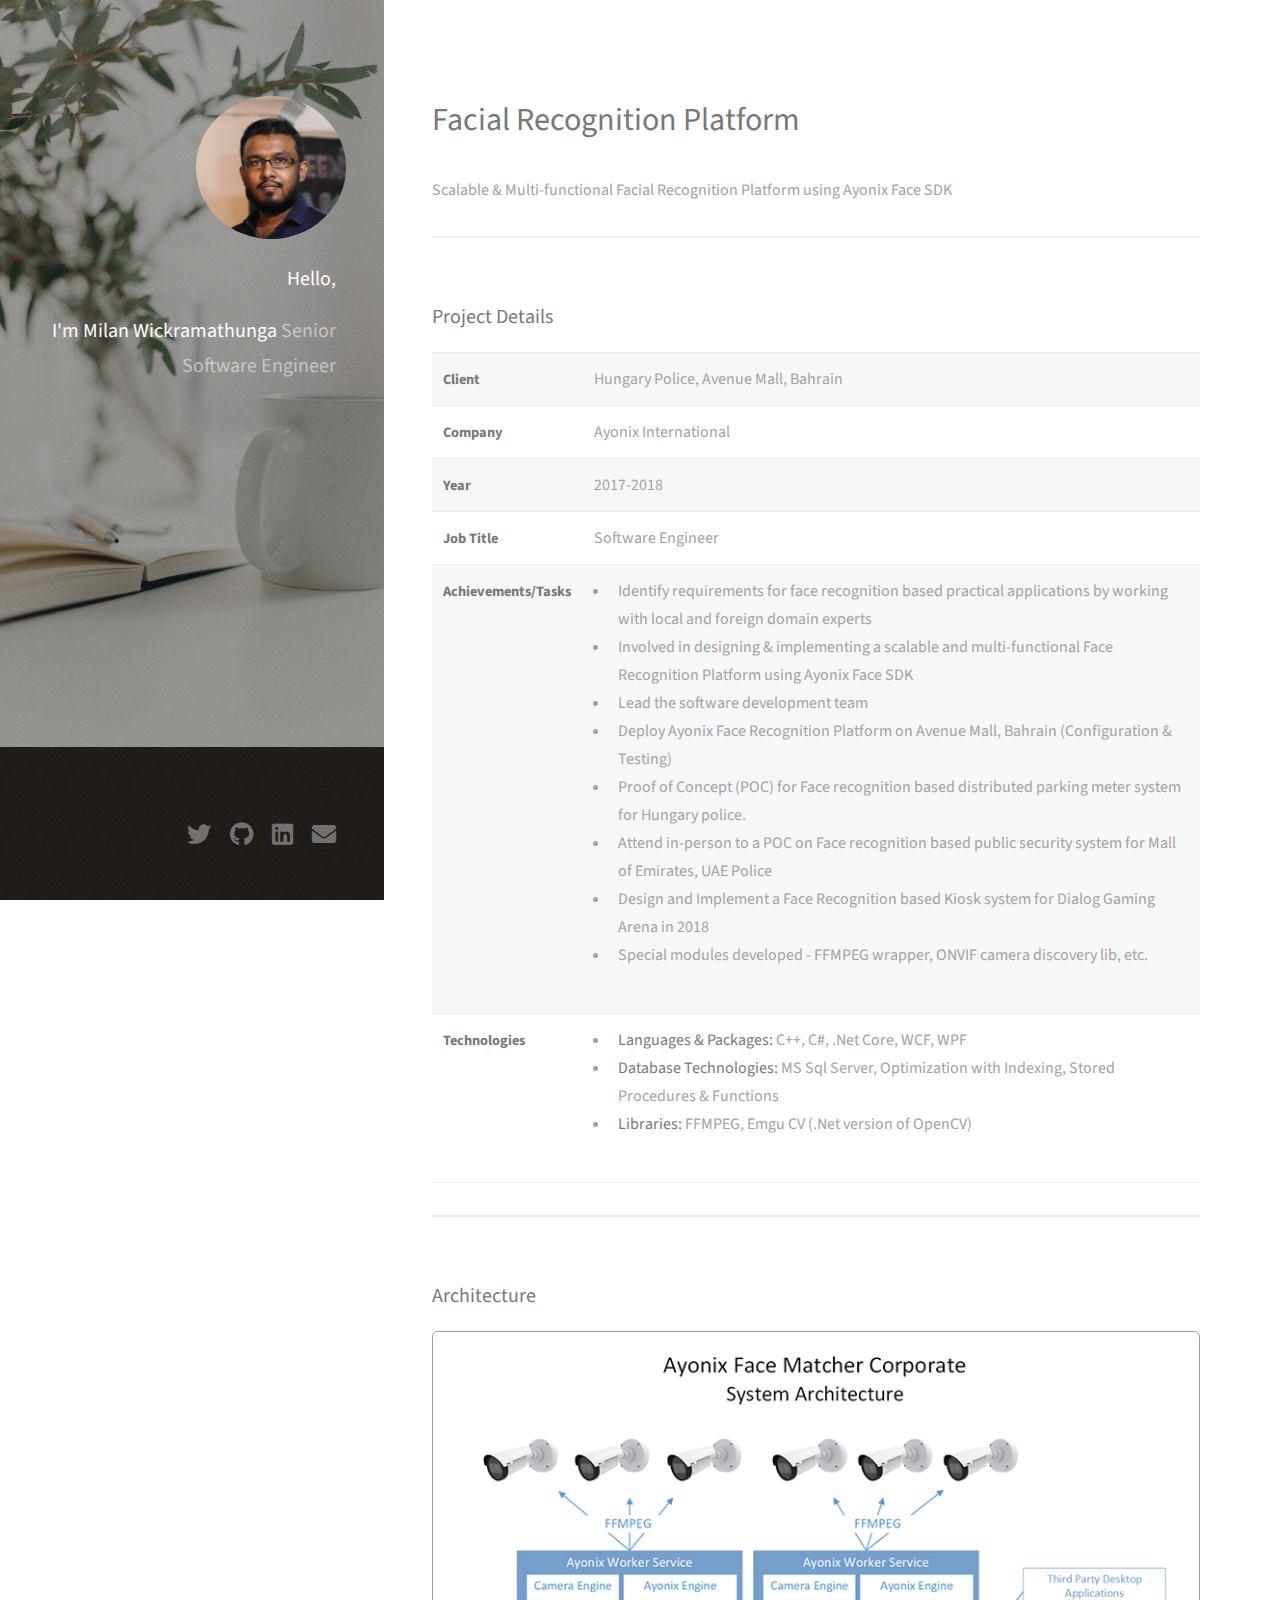
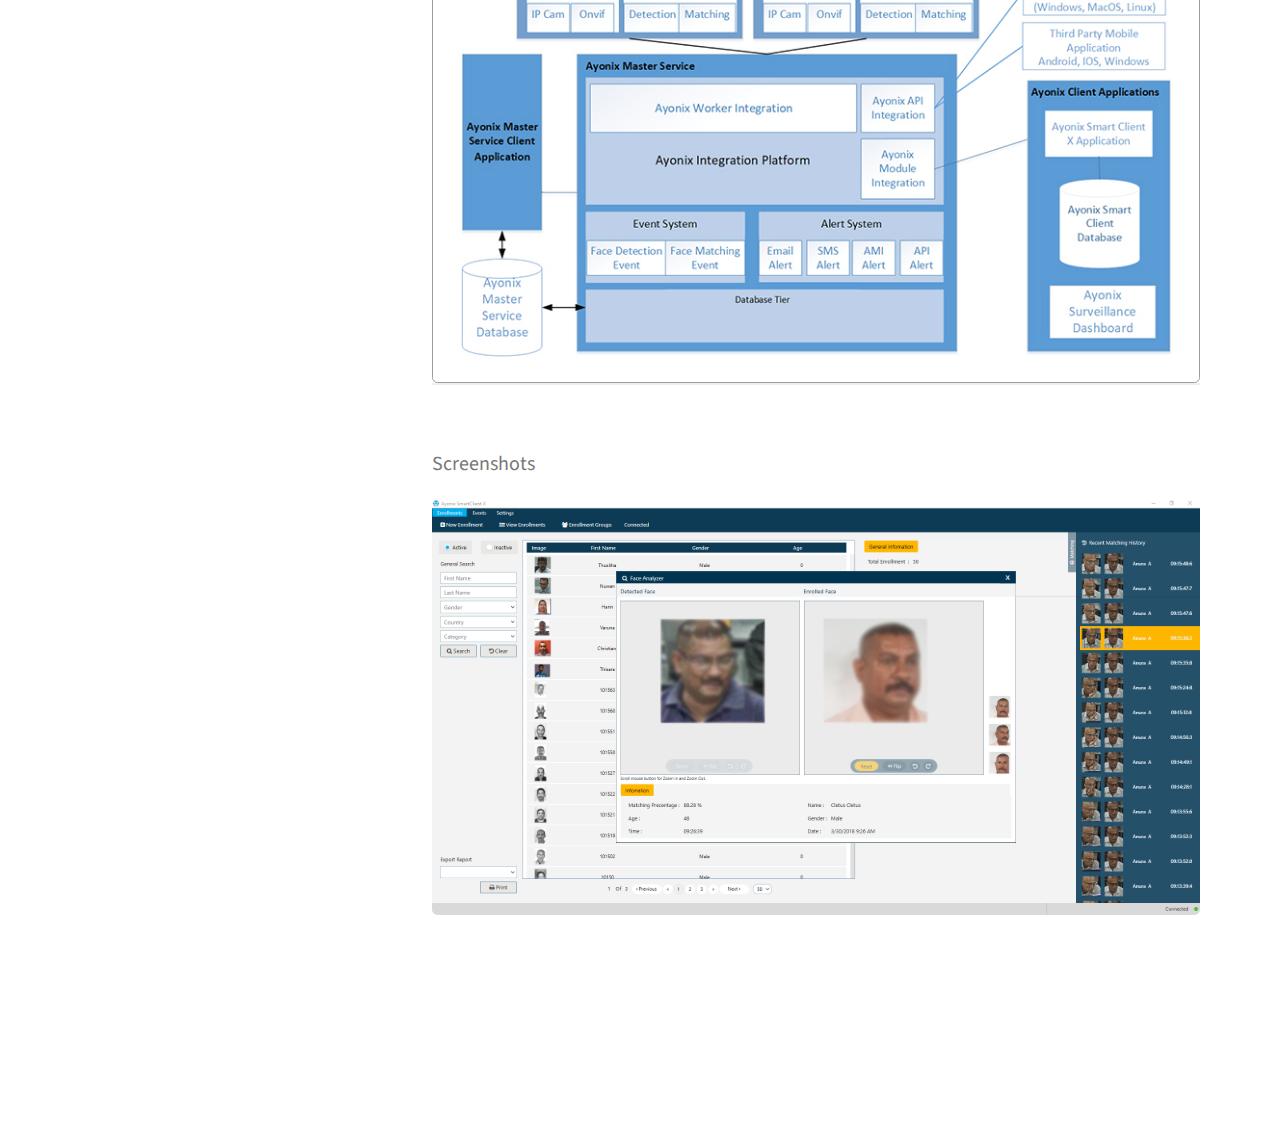
==== project2.html @ d34d0ff6 "add index, project1, project2" ====
<!DOCTYPE HTML>
<!--
	Strata by HTML5 UP
	html5up.net | @ajlkn
	Free for personal and commercial use under the CCA 3.0 license (html5up.net/license)
-->
<html>
	<head>
		<title>Milan Wickramathunga</title>
		<meta charset="utf-8" />
		<meta name="viewport" content="width=device-width, initial-scale=1, user-scalable=no" />
		<link rel="stylesheet" href="assets/css/main.css" />
	</head>
	<body class="is-preload">

		<!-- Header -->
			<header id="header">
				<div class="inner">
					<a href="#" class="image-container avatar" style="margin-right: 2.5em;"><img src="images/avatar.jpg" style="width: 150%" alt="" /></a>
					<h3>Hello,</h3>
					<h1><strong>I'm Milan Wickramathunga</strong><br />
								Senior Software Engineer<br />
					</h1>
				</div>
			</header>

		<!-- Main -->
			<div id="main" style="max-width:54em;">

				<!-- One -->
					<section id="one">
						<header class="major">
							<h2>Facial Recognition Platform</h2>
						</header>
						<p>Scalable & Multi-functional Facial Recognition Platform using Ayonix Face SDK</p>						
					</section>

					<section id="two" style="margin: 0;">
						<h3>Project Details</h3>
						<div class="row">
							<div class="col-12 ">
								<div class="table-responsive">
									<table class="table align-middle">
									  <tbody>
										<tr>
										  <th style="font-weight: bold;">Client</th>
										  <td>Hungary Police, Avenue Mall, Bahrain</td>
										</tr>
										<tr>
											<th style="font-weight: bold;">Company</th>
											<td>Ayonix International</td>
										</tr>
										<tr>
											<th style="font-weight: bold;">Year</th>
											<td>2017-2018</td>
										</tr>
										<tr>
											<th style="font-weight: bold;">Job Title</th>
											<td>Software Engineer</td>
										</tr>
										<tr>
											<th style="font-weight: bold;">Achievements/Tasks</th>
											<td>
												<ul>
													<li>Identify requirements for face recognition based practical applications by working with local and foreign domain experts</li>
													<li>Involved in designing & implementing a scalable and multi-functional Face Recognition Platform using Ayonix Face SDK</li>
													<li>Lead the software development team</li>
													<li>Deploy Ayonix Face Recognition Platform on Avenue Mall, Bahrain (Configuration & Testing)</li>
													<li>Proof of Concept (POC) for Face recognition based distributed parking meter system for Hungary police.</li>
													<li>Attend in-person to a POC on Face recognition based public security system for Mall of Emirates, UAE Police</li>
													<li>Design and Implement a Face Recognition based Kiosk system for Dialog Gaming Arena in 2018</li>
													<li>Special modules developed - FFMPEG wrapper, ONVIF camera discovery lib, etc.</li>
												</ul>
											</td>
										</tr>
										<tr>
											<th style="font-weight: bold;">Technologies</th>
											<td>
												<ul>
													<li><strong>Languages & Packages: </strong>C++, C#, .Net Core, WCF, WPF</li>
													<li><strong>Database Technologies: </strong>MS Sql Server, Optimization with Indexing, Stored Procedures & Functions</li>
													<li><strong>Libraries: </strong>FFMPEG, Emgu CV (.Net version of OpenCV)</li>			
												</ul>
											</td>
										</tr>		
									  </tbody>
									</table>
								  </div>
							</div>
						</div>
					</section>

					<section id="two"  style="margin: 0;">
						<h3>Architecture</h3>
						<div class="row">
							<article class="col-12 col-12-xsmall work-item" >
								<a class="image fit thumb" style="border: 1px solid #9c9c9c; margin: 0px;"><div><img src="images/project2/2.jpg" alt="" /></div></a>							
							</article>					
						</div>
					</section>

				<!-- Two -->
					<section id="two"  style="margin: 0;">
						<h3>Screenshots</h3>
						<div class="row">
							<article class="col-12 col-12-xsmall work-item">
								<a class="image fit thumb"><div><img src="images/project2/1.jpg" alt="" /></div></a>							
							</article>
							<article class="col-12 col-12-xsmall work-item">
								<a class="image fit thumb"><div><img src="images/project2/3.png" alt="" /></div></a>							
							</article>
							<article class="col-12 col-12-xsmall work-item">
								<a class="image fit thumb"><img src="images/project2/4.png" alt="" /></a>							
							</article>
							<article class="col-12 col-12-xsmall work-item">
								<a class="image fit thumb"><img src="images/project2/5.png" alt="" /></a>							
							</article>
							<article class="col-12 col-12-xsmall work-item">
								<a class="image fit thumb"><img src="images/project2/6.png" alt="" /></a>							
							</article>
						</div>
					</section>

		<!-- Footer -->
			<footer id="footer">
				<div class="inner">
					<ul class="icons">
						<li><a href="#" class="icon brands fa-twitter"><span class="label">Twitter</span></a></li>
						<li><a href="#" class="icon brands fa-github"><span class="label">Github</span></a></li>
						<li><a href="https://www.linkedin.com/in/milan-wickramathunga-621171b6/" target="_blank" class="icon brands fa-linkedin"><span class="label">LinkedIn</span></a></li>
						<li><a href="#" class="icon solid fa-envelope"><span class="label">Email</span></a></li>
					</ul>
				
				</div>
			</footer>

		<!-- Scripts -->
			<script src="assets/js/jquery.min.js"></script>
			<script src="assets/js/jquery.poptrox.min.js"></script>
			<script src="assets/js/browser.min.js"></script>
			<script src="assets/js/breakpoints.min.js"></script>
			<script src="assets/js/util.js"></script>
			<script src="assets/js/main.js"></script>

	</body>
</html>
---- assets/css/main.css ----
@import url("fontawesome-all.min.css");
@import url("https://fonts.googleapis.com/css?family=Source+Sans+Pro:400,400italic");

/*
	Strata by HTML5 UP
	html5up.net | @ajlkn
	Free for personal and commercial use under the CCA 3.0 license (html5up.net/license)
*/

html, body, div, span, applet, object,
iframe, h1, h2, h3, h4, h5, h6, p, blockquote,
pre, a, abbr, acronym, address, big, cite,
code, del, dfn, em, img, ins, kbd, q, s, samp,
small, strike, strong, sub, sup, tt, var, b,
u, i, center, dl, dt, dd, ol, ul, li, fieldset,
form, label, legend, table, caption, tbody,
tfoot, thead, tr, th, td, article, aside,
canvas, details, embed, figure, figcaption,
footer, header, hgroup, menu, nav, output, ruby,
section, summary, time, mark, audio, video {
	margin: 0;
	padding: 0;
	border: 0;
	font-size: 100%;
	font: inherit;
	vertical-align: baseline;}

article, aside, details, figcaption, figure,
footer, header, hgroup, menu, nav, section {
	display: block;}

body {
	line-height: 1;
}

ol, ul {
	list-style: none;
}

blockquote, q {
	quotes: none;
}

	blockquote:before, blockquote:after, q:before, q:after {
		content: '';
		content: none;
	}

table {
	border-collapse: collapse;
	border-spacing: 0;
}

body {
	-webkit-text-size-adjust: none;
}

mark {
	background-color: transparent;
	color: inherit;
}

input::-moz-focus-inner {
	border: 0;
	padding: 0;
}

input, select, textarea {
	-moz-appearance: none;
	-webkit-appearance: none;
	-ms-appearance: none;
	appearance: none;
}

/* Basic */

	html {
		box-sizing: border-box;
	}

	*, *:before, *:after {
		box-sizing: inherit;
	}

	body {
		background: #fff;
	}

		body.is-preload *, body.is-preload *:before, body.is-preload *:after {
			-moz-animation: none !important;
			-webkit-animation: none !important;
			-ms-animation: none !important;
			animation: none !important;
			-moz-transition: none !important;
			-webkit-transition: none !important;
			-ms-transition: none !important;
			transition: none !important;
		}

	body, input, select, textarea {
		color: #a2a2a2;
		font-family: "Source Sans Pro", Helvetica, sans-serif;
		font-size: 16pt;
		font-weight: 400;
		line-height: 1.75em;
	}

	a {
		-moz-transition: color 0.2s ease-in-out, border-color 0.2s ease-in-out;
		-webkit-transition: color 0.2s ease-in-out, border-color 0.2s ease-in-out;
		-ms-transition: color 0.2s ease-in-out, border-color 0.2s ease-in-out;
		transition: color 0.2s ease-in-out, border-color 0.2s ease-in-out;
		border-bottom: dotted 1px;
		color: #49bf9d;
		text-decoration: none;
	}

		a:hover {
			border-bottom-color: transparent;
			color: #49bf9d !important;
			text-decoration: none;
		}

	strong, b {
		color: #787878;
		font-weight: 400;
	}

	em, i {
		font-style: italic;
	}

	p {
		margin: 0 0 2em 0;
	}

	h1, h2, h3, h4, h5, h6 {
		color: #787878;
		font-weight: 400;
		line-height: 1em;
		margin: 0 0 1em 0;
	}

		h1 a, h2 a, h3 a, h4 a, h5 a, h6 a {
			color: inherit;
			text-decoration: none;
		}

	h1 {
		font-size: 2em;
		line-height: 1.5em;
	}

	h2 {
		font-size: 1.5em;
		line-height: 1.5em;
	}

	h3 {
		font-size: 1.25em;
		line-height: 1.5em;
	}

	h4 {
		font-size: 1.1em;
		line-height: 1.5em;
	}

	h5 {
		font-size: 0.9em;
		line-height: 1.5em;
	}

	h6 {
		font-size: 0.7em;
		line-height: 1.5em;
	}

	sub {
		font-size: 0.8em;
		position: relative;
		top: 0.5em;
	}

	sup {
		font-size: 0.8em;
		position: relative;
		top: -0.5em;
	}

	hr {
		border: 0;
		border-bottom: solid 2px #efefef;
		margin: 2em 0;
	}

		hr.major {
			margin: 3em 0;
		}

	blockquote {
		border-left: solid 6px #efefef;
		font-style: italic;
		margin: 0 0 2em 0;
		padding: 0.5em 0 0.5em 1.5em;
	}

	code {
		background: #f7f7f7;
		border-radius: 0.35em;
		border: solid 2px #efefef;
		font-family: "Courier New", monospace;
		font-size: 0.9em;
		margin: 0 0.25em;
		padding: 0.25em 0.65em;
	}

	pre {
		-webkit-overflow-scrolling: touch;
		font-family: "Courier New", monospace;
		font-size: 0.9em;
		margin: 0 0 2em 0;
	}

		pre code {
			display: block;
			line-height: 1.75em;
			padding: 1em 1.5em;
			overflow-x: auto;
		}

	.align-left {
		text-align: left;
	}

	.align-center {
		text-align: center;
	}

	.align-right {
		text-align: right;
	}

/* Container */

	.container {
		margin: 0 auto;
		max-width: calc(100% - 4em);
		width: 100%;
	}

		.container.xsmall {
			width: 25%;
		}

		.container.small {
			width: 50%;
		}

		.container.medium {
			width: 75%;
		}

		.container.large {
			width: 125%;
		}

		.container.xlarge {
			width: 150%;
		}

		.container.max {
			width: 100%;
		}

		@media screen and (max-width: 980px) {

			.container {
				width: 100% !important;
				max-width: 100% !important;
			}

		}

		@media screen and (max-width: 480px) {

			.container {
				max-width: calc(100% - 3em);
			}

		}

/* Row */

	.row {
		display: flex;
		flex-wrap: wrap;
		box-sizing: border-box;
		align-items: stretch;
	}

		.row > * {
			box-sizing: border-box;
		}

		.row.gtr-uniform > * > :last-child {
			margin-bottom: 0;
		}

		.row.aln-left {
			justify-content: flex-start;
		}

		.row.aln-center {
			justify-content: center;
		}

		.row.aln-right {
			justify-content: flex-end;
		}

		.row.aln-top {
			align-items: flex-start;
		}

		.row.aln-middle {
			align-items: center;
		}

		.row.aln-bottom {
			align-items: flex-end;
		}

		.row > .imp {
			order: -1;
		}

		.row > .col-1 {
			width: 8.33333%;
		}

		.row > .off-1 {
			margin-left: 8.33333%;
		}

		.row > .col-2 {
			width: 16.66667%;
		}

		.row > .off-2 {
			margin-left: 16.66667%;
		}

		.row > .col-3 {
			width: 25%;
		}

		.row > .off-3 {
			margin-left: 25%;
		}

		.row > .col-4 {
			width: 33.33333%;
		}

		.row > .off-4 {
			margin-left: 33.33333%;
		}

		.row > .col-5 {
			width: 41.66667%;
		}

		.row > .off-5 {
			margin-left: 41.66667%;
		}

		.row > .col-6 {
			width: 50%;
		}

		.row > .off-6 {
			margin-left: 50%;
		}

		.row > .col-7 {
			width: 58.33333%;
		}

		.row > .off-7 {
			margin-left: 58.33333%;
		}

		.row > .col-8 {
			width: 66.66667%;
		}

		.row > .off-8 {
			margin-left: 66.66667%;
		}

		.row > .col-9 {
			width: 75%;
		}

		.row > .off-9 {
			margin-left: 75%;
		}

		.row > .col-10 {
			width: 83.33333%;
		}

		.row > .off-10 {
			margin-left: 83.33333%;
		}

		.row > .col-11 {
			width: 91.66667%;
		}

		.row > .off-11 {
			margin-left: 91.66667%;
		}

		.row > .col-12 {
			width: 100%;
		}

		.row > .off-12 {
			margin-left: 100%;
		}

		.row.gtr-0 {
			margin-top: 0;
			margin-left: 0em;
		}

			.row.gtr-0 > * {
				padding: 0 0 0 0em;
			}

			.row.gtr-0.gtr-uniform {
				margin-top: 0em;
			}

				.row.gtr-0.gtr-uniform > * {
					padding-top: 0em;
				}

		.row.gtr-25 {
			margin-top: 0;
			margin-left: -0.625em;
		}

			.row.gtr-25 > * {
				padding: 0 0 0 0.625em;
			}

			.row.gtr-25.gtr-uniform {
				margin-top: -0.625em;
			}

				.row.gtr-25.gtr-uniform > * {
					padding-top: 0.625em;
				}

		.row.gtr-50 {
			margin-top: 0;
			margin-left: -1.25em;
		}

			.row.gtr-50 > * {
				padding: 0 0 0 1.25em;
			}

			.row.gtr-50.gtr-uniform {
				margin-top: -1.25em;
			}

				.row.gtr-50.gtr-uniform > * {
					padding-top: 1.25em;
				}

		.row {
			margin-top: 0;
			margin-left: -2.5em;
		}

			.row > * {
				padding: 0 0 0 2.5em;
			}

			.row.gtr-uniform {
				margin-top: -2.5em;
			}

				.row.gtr-uniform > * {
					padding-top: 2.5em;
				}

		.row.gtr-150 {
			margin-top: 0;
			margin-left: -3.75em;
		}

			.row.gtr-150 > * {
				padding: 0 0 0 3.75em;
			}

			.row.gtr-150.gtr-uniform {
				margin-top: -3.75em;
			}

				.row.gtr-150.gtr-uniform > * {
					padding-top: 3.75em;
				}

		.row.gtr-200 {
			margin-top: 0;
			margin-left: -5em;
		}

			.row.gtr-200 > * {
				padding: 0 0 0 5em;
			}

			.row.gtr-200.gtr-uniform {
				margin-top: -5em;
			}

				.row.gtr-200.gtr-uniform > * {
					padding-top: 5em;
				}

		@media screen and (max-width: 1800px) {

			.row {
				display: flex;
				flex-wrap: wrap;
				box-sizing: border-box;
				align-items: stretch;
			}

				.row > * {
					box-sizing: border-box;
				}

				.row.gtr-uniform > * > :last-child {
					margin-bottom: 0;
				}

				.row.aln-left {
					justify-content: flex-start;
				}

				.row.aln-center {
					justify-content: center;
				}

				.row.aln-right {
					justify-content: flex-end;
				}

				.row.aln-top {
					align-items: flex-start;
				}

				.row.aln-middle {
					align-items: center;
				}

				.row.aln-bottom {
					align-items: flex-end;
				}

				.row > .imp-xlarge {
					order: -1;
				}

				.row > .col-1-xlarge {
					width: 8.33333%;
				}

				.row > .off-1-xlarge {
					margin-left: 8.33333%;
				}

				.row > .col-2-xlarge {
					width: 16.66667%;
				}

				.row > .off-2-xlarge {
					margin-left: 16.66667%;
				}

				.row > .col-3-xlarge {
					width: 25%;
				}

				.row > .off-3-xlarge {
					margin-left: 25%;
				}

				.row > .col-4-xlarge {
					width: 33.33333%;
				}

				.row > .off-4-xlarge {
					margin-left: 33.33333%;
				}

				.row > .col-5-xlarge {
					width: 41.66667%;
				}

				.row > .off-5-xlarge {
					margin-left: 41.66667%;
				}

				.row > .col-6-xlarge {
					width: 50%;
				}

				.row > .off-6-xlarge {
					margin-left: 50%;
				}

				.row > .col-7-xlarge {
					width: 58.33333%;
				}

				.row > .off-7-xlarge {
					margin-left: 58.33333%;
				}

				.row > .col-8-xlarge {
					width: 66.66667%;
				}

				.row > .off-8-xlarge {
					margin-left: 66.66667%;
				}

				.row > .col-9-xlarge {
					width: 75%;
				}

				.row > .off-9-xlarge {
					margin-left: 75%;
				}

				.row > .col-10-xlarge {
					width: 83.33333%;
				}

				.row > .off-10-xlarge {
					margin-left: 83.33333%;
				}

				.row > .col-11-xlarge {
					width: 91.66667%;
				}

				.row > .off-11-xlarge {
					margin-left: 91.66667%;
				}

				.row > .col-12-xlarge {
					width: 100%;
				}

				.row > .off-12-xlarge {
					margin-left: 100%;
				}

				.row.gtr-0 {
					margin-top: 0;
					margin-left: 0em;
				}

					.row.gtr-0 > * {
						padding: 0 0 0 0em;
					}

					.row.gtr-0.gtr-uniform {
						margin-top: 0em;
					}

						.row.gtr-0.gtr-uniform > * {
							padding-top: 0em;
						}

				.row.gtr-25 {
					margin-top: 0;
					margin-left: -0.625em;
				}

					.row.gtr-25 > * {
						padding: 0 0 0 0.625em;
					}

					.row.gtr-25.gtr-uniform {
						margin-top: -0.625em;
					}

						.row.gtr-25.gtr-uniform > * {
							padding-top: 0.625em;
						}

				.row.gtr-50 {
					margin-top: 0;
					margin-left: -1.25em;
				}

					.row.gtr-50 > * {
						padding: 0 0 0 1.25em;
					}

					.row.gtr-50.gtr-uniform {
						margin-top: -1.25em;
					}

						.row.gtr-50.gtr-uniform > * {
							padding-top: 1.25em;
						}

				.row {
					margin-top: 0;
					margin-left: -2.5em;
				}

					.row > * {
						padding: 0 0 0 2.5em;
					}

					.row.gtr-uniform {
						margin-top: -2.5em;
					}

						.row.gtr-uniform > * {
							padding-top: 2.5em;
						}

				.row.gtr-150 {
					margin-top: 0;
					margin-left: -3.75em;
				}

					.row.gtr-150 > * {
						padding: 0 0 0 3.75em;
					}

					.row.gtr-150.gtr-uniform {
						margin-top: -3.75em;
					}

						.row.gtr-150.gtr-uniform > * {
							padding-top: 3.75em;
						}

				.row.gtr-200 {
					margin-top: 0;
					margin-left: -5em;
				}

					.row.gtr-200 > * {
						padding: 0 0 0 5em;
					}

					.row.gtr-200.gtr-uniform {
						margin-top: -5em;
					}

						.row.gtr-200.gtr-uniform > * {
							padding-top: 5em;
						}

		}

		@media screen and (max-width: 1280px) {

			.row {
				display: flex;
				flex-wrap: wrap;
				box-sizing: border-box;
				align-items: stretch;
			}

				.row > * {
					box-sizing: border-box;
				}

				.row.gtr-uniform > * > :last-child {
					margin-bottom: 0;
				}

				.row.aln-left {
					justify-content: flex-start;
				}

				.row.aln-center {
					justify-content: center;
				}

				.row.aln-right {
					justify-content: flex-end;
				}

				.row.aln-top {
					align-items: flex-start;
				}

				.row.aln-middle {
					align-items: center;
				}

				.row.aln-bottom {
					align-items: flex-end;
				}

				.row > .imp-large {
					order: -1;
				}

				.row > .col-1-large {
					width: 8.33333%;
				}

				.row > .off-1-large {
					margin-left: 8.33333%;
				}

				.row > .col-2-large {
					width: 16.66667%;
				}

				.row > .off-2-large {
					margin-left: 16.66667%;
				}

				.row > .col-3-large {
					width: 25%;
				}

				.row > .off-3-large {
					margin-left: 25%;
				}

				.row > .col-4-large {
					width: 33.33333%;
				}

				.row > .off-4-large {
					margin-left: 33.33333%;
				}

				.row > .col-5-large {
					width: 41.66667%;
				}

				.row > .off-5-large {
					margin-left: 41.66667%;
				}

				.row > .col-6-large {
					width: 50%;
				}

				.row > .off-6-large {
					margin-left: 50%;
				}

				.row > .col-7-large {
					width: 58.33333%;
				}

				.row > .off-7-large {
					margin-left: 58.33333%;
				}

				.row > .col-8-large {
					width: 66.66667%;
				}

				.row > .off-8-large {
					margin-left: 66.66667%;
				}

				.row > .col-9-large {
					width: 75%;
				}

				.row > .off-9-large {
					margin-left: 75%;
				}

				.row > .col-10-large {
					width: 83.33333%;
				}

				.row > .off-10-large {
					margin-left: 83.33333%;
				}

				.row > .col-11-large {
					width: 91.66667%;
				}

				.row > .off-11-large {
					margin-left: 91.66667%;
				}

				.row > .col-12-large {
					width: 100%;
				}

				.row > .off-12-large {
					margin-left: 100%;
				}

				.row.gtr-0 {
					margin-top: 0;
					margin-left: 0em;
				}

					.row.gtr-0 > * {
						padding: 0 0 0 0em;
					}

					.row.gtr-0.gtr-uniform {
						margin-top: 0em;
					}

						.row.gtr-0.gtr-uniform > * {
							padding-top: 0em;
						}

				.row.gtr-25 {
					margin-top: 0;
					margin-left: -0.5em;
				}

					.row.gtr-25 > * {
						padding: 0 0 0 0.5em;
					}

					.row.gtr-25.gtr-uniform {
						margin-top: -0.5em;
					}

						.row.gtr-25.gtr-uniform > * {
							padding-top: 0.5em;
						}

				.row.gtr-50 {
					margin-top: 0;
					margin-left: -1em;
				}

					.row.gtr-50 > * {
						padding: 0 0 0 1em;
					}

					.row.gtr-50.gtr-uniform {
						margin-top: -1em;
					}

						.row.gtr-50.gtr-uniform > * {
							padding-top: 1em;
						}

				.row {
					margin-top: 0;
					margin-left: -2em;
				}

					.row > * {
						padding: 0 0 0 2em;
					}

					.row.gtr-uniform {
						margin-top: -2em;
					}

						.row.gtr-uniform > * {
							padding-top: 2em;
						}

				.row.gtr-150 {
					margin-top: 0;
					margin-left: -3em;
				}

					.row.gtr-150 > * {
						padding: 0 0 0 3em;
					}

					.row.gtr-150.gtr-uniform {
						margin-top: -3em;
					}

						.row.gtr-150.gtr-uniform > * {
							padding-top: 3em;
						}

				.row.gtr-200 {
					margin-top: 0;
					margin-left: -4em;
				}

					.row.gtr-200 > * {
						padding: 0 0 0 4em;
					}

					.row.gtr-200.gtr-uniform {
						margin-top: -4em;
					}

						.row.gtr-200.gtr-uniform > * {
							padding-top: 4em;
						}

		}

		@media screen and (max-width: 980px) {

			.row {
				display: flex;
				flex-wrap: wrap;
				box-sizing: border-box;
				align-items: stretch;
			}

				.row > * {
					box-sizing: border-box;
				}

				.row.gtr-uniform > * > :last-child {
					margin-bottom: 0;
				}

				.row.aln-left {
					justify-content: flex-start;
				}

				.row.aln-center {
					justify-content: center;
				}

				.row.aln-right {
					justify-content: flex-end;
				}

				.row.aln-top {
					align-items: flex-start;
				}

				.row.aln-middle {
					align-items: center;
				}

				.row.aln-bottom {
					align-items: flex-end;
				}

				.row > .imp-medium {
					order: -1;
				}

				.row > .col-1-medium {
					width: 8.33333%;
				}

				.row > .off-1-medium {
					margin-left: 8.33333%;
				}

				.row > .col-2-medium {
					width: 16.66667%;
				}

				.row > .off-2-medium {
					margin-left: 16.66667%;
				}

				.row > .col-3-medium {
					width: 25%;
				}

				.row > .off-3-medium {
					margin-left: 25%;
				}

				.row > .col-4-medium {
					width: 33.33333%;
				}

				.row > .off-4-medium {
					margin-left: 33.33333%;
				}

				.row > .col-5-medium {
					width: 41.66667%;
				}

				.row > .off-5-medium {
					margin-left: 41.66667%;
				}

				.row > .col-6-medium {
					width: 50%;
				}

				.row > .off-6-medium {
					margin-left: 50%;
				}

				.row > .col-7-medium {
					width: 58.33333%;
				}

				.row > .off-7-medium {
					margin-left: 58.33333%;
				}

				.row > .col-8-medium {
					width: 66.66667%;
				}

				.row > .off-8-medium {
					margin-left: 66.66667%;
				}

				.row > .col-9-medium {
					width: 75%;
				}

				.row > .off-9-medium {
					margin-left: 75%;
				}

				.row > .col-10-medium {
					width: 83.33333%;
				}

				.row > .off-10-medium {
					margin-left: 83.33333%;
				}

				.row > .col-11-medium {
					width: 91.66667%;
				}

				.row > .off-11-medium {
					margin-left: 91.66667%;
				}

				.row > .col-12-medium {
					width: 100%;
				}

				.row > .off-12-medium {
					margin-left: 100%;
				}

				.row.gtr-0 {
					margin-top: 0;
					margin-left: 0em;
				}

					.row.gtr-0 > * {
						padding: 0 0 0 0em;
					}

					.row.gtr-0.gtr-uniform {
						margin-top: 0em;
					}

						.row.gtr-0.gtr-uniform > * {
							padding-top: 0em;
						}

				.row.gtr-25 {
					margin-top: 0;
					margin-left: -0.5em;
				}

					.row.gtr-25 > * {
						padding: 0 0 0 0.5em;
					}

					.row.gtr-25.gtr-uniform {
						margin-top: -0.5em;
					}

						.row.gtr-25.gtr-uniform > * {
							padding-top: 0.5em;
						}

				.row.gtr-50 {
					margin-top: 0;
					margin-left: -1em;
				}

					.row.gtr-50 > * {
						padding: 0 0 0 1em;
					}

					.row.gtr-50.gtr-uniform {
						margin-top: -1em;
					}

						.row.gtr-50.gtr-uniform > * {
							padding-top: 1em;
						}

				.row {
					margin-top: 0;
					margin-left: -2em;
				}

					.row > * {
						padding: 0 0 0 2em;
					}

					.row.gtr-uniform {
						margin-top: -2em;
					}

						.row.gtr-uniform > * {
							padding-top: 2em;
						}

				.row.gtr-150 {
					margin-top: 0;
					margin-left: -3em;
				}

					.row.gtr-150 > * {
						padding: 0 0 0 3em;
					}

					.row.gtr-150.gtr-uniform {
						margin-top: -3em;
					}

						.row.gtr-150.gtr-uniform > * {
							padding-top: 3em;
						}

				.row.gtr-200 {
					margin-top: 0;
					margin-left: -4em;
				}

					.row.gtr-200 > * {
						padding: 0 0 0 4em;
					}

					.row.gtr-200.gtr-uniform {
						margin-top: -4em;
					}

						.row.gtr-200.gtr-uniform > * {
							padding-top: 4em;
						}

		}

		@media screen and (max-width: 736px) {

			.row {
				display: flex;
				flex-wrap: wrap;
				box-sizing: border-box;
				align-items: stretch;
			}

				.row > * {
					box-sizing: border-box;
				}

				.row.gtr-uniform > * > :last-child {
					margin-bottom: 0;
				}

				.row.aln-left {
					justify-content: flex-start;
				}

				.row.aln-center {
					justify-content: center;
				}

				.row.aln-right {
					justify-content: flex-end;
				}

				.row.aln-top {
					align-items: flex-start;
				}

				.row.aln-middle {
					align-items: center;
				}

				.row.aln-bottom {
					align-items: flex-end;
				}

				.row > .imp-small {
					order: -1;
				}

				.row > .col-1-small {
					width: 8.33333%;
				}

				.row > .off-1-small {
					margin-left: 8.33333%;
				}

				.row > .col-2-small {
					width: 16.66667%;
				}

				.row > .off-2-small {
					margin-left: 16.66667%;
				}

				.row > .col-3-small {
					width: 25%;
				}

				.row > .off-3-small {
					margin-left: 25%;
				}

				.row > .col-4-small {
					width: 33.33333%;
				}

				.row > .off-4-small {
					margin-left: 33.33333%;
				}

				.row > .col-5-small {
					width: 41.66667%;
				}

				.row > .off-5-small {
					margin-left: 41.66667%;
				}

				.row > .col-6-small {
					width: 50%;
				}

				.row > .off-6-small {
					margin-left: 50%;
				}

				.row > .col-7-small {
					width: 58.33333%;
				}

				.row > .off-7-small {
					margin-left: 58.33333%;
				}

				.row > .col-8-small {
					width: 66.66667%;
				}

				.row > .off-8-small {
					margin-left: 66.66667%;
				}

				.row > .col-9-small {
					width: 75%;
				}

				.row > .off-9-small {
					margin-left: 75%;
				}

				.row > .col-10-small {
					width: 83.33333%;
				}

				.row > .off-10-small {
					margin-left: 83.33333%;
				}

				.row > .col-11-small {
					width: 91.66667%;
				}

				.row > .off-11-small {
					margin-left: 91.66667%;
				}

				.row > .col-12-small {
					width: 100%;
				}

				.row > .off-12-small {
					margin-left: 100%;
				}

				.row.gtr-0 {
					margin-top: 0;
					margin-left: 0em;
				}

					.row.gtr-0 > * {
						padding: 0 0 0 0em;
					}

					.row.gtr-0.gtr-uniform {
						margin-top: 0em;
					}

						.row.gtr-0.gtr-uniform > * {
							padding-top: 0em;
						}

				.row.gtr-25 {
					margin-top: 0;
					margin-left: -0.375em;
				}

					.row.gtr-25 > * {
						padding: 0 0 0 0.375em;
					}

					.row.gtr-25.gtr-uniform {
						margin-top: -0.375em;
					}

						.row.gtr-25.gtr-uniform > * {
							padding-top: 0.375em;
						}

				.row.gtr-50 {
					margin-top: 0;
					margin-left: -0.75em;
				}

					.row.gtr-50 > * {
						padding: 0 0 0 0.75em;
					}

					.row.gtr-50.gtr-uniform {
						margin-top: -0.75em;
					}

						.row.gtr-50.gtr-uniform > * {
							padding-top: 0.75em;
						}

				.row {
					margin-top: 0;
					margin-left: -1.5em;
				}

					.row > * {
						padding: 0 0 0 1.5em;
					}

					.row.gtr-uniform {
						margin-top: -1.5em;
					}

						.row.gtr-uniform > * {
							padding-top: 1.5em;
						}

				.row.gtr-150 {
					margin-top: 0;
					margin-left: -2.25em;
				}

					.row.gtr-150 > * {
						padding: 0 0 0 2.25em;
					}

					.row.gtr-150.gtr-uniform {
						margin-top: -2.25em;
					}

						.row.gtr-150.gtr-uniform > * {
							padding-top: 2.25em;
						}

				.row.gtr-200 {
					margin-top: 0;
					margin-left: -3em;
				}

					.row.gtr-200 > * {
						padding: 0 0 0 3em;
					}

					.row.gtr-200.gtr-uniform {
						margin-top: -3em;
					}

						.row.gtr-200.gtr-uniform > * {
							padding-top: 3em;
						}

		}

		@media screen and (max-width: 480px) {

			.row {
				display: flex;
				flex-wrap: wrap;
				box-sizing: border-box;
				align-items: stretch;
			}

				.row > * {
					box-sizing: border-box;
				}

				.row.gtr-uniform > * > :last-child {
					margin-bottom: 0;
				}

				.row.aln-left {
					justify-content: flex-start;
				}

				.row.aln-center {
					justify-content: center;
				}

				.row.aln-right {
					justify-content: flex-end;
				}

				.row.aln-top {
					align-items: flex-start;
				}

				.row.aln-middle {
					align-items: center;
				}

				.row.aln-bottom {
					align-items: flex-end;
				}

				.row > .imp-xsmall {
					order: -1;
				}

				.row > .col-1-xsmall {
					width: 8.33333%;
				}

				.row > .off-1-xsmall {
					margin-left: 8.33333%;
				}

				.row > .col-2-xsmall {
					width: 16.66667%;
				}

				.row > .off-2-xsmall {
					margin-left: 16.66667%;
				}

				.row > .col-3-xsmall {
					width: 25%;
				}

				.row > .off-3-xsmall {
					margin-left: 25%;
				}

				.row > .col-4-xsmall {
					width: 33.33333%;
				}

				.row > .off-4-xsmall {
					margin-left: 33.33333%;
				}

				.row > .col-5-xsmall {
					width: 41.66667%;
				}

				.row > .off-5-xsmall {
					margin-left: 41.66667%;
				}

				.row > .col-6-xsmall {
					width: 50%;
				}

				.row > .off-6-xsmall {
					margin-left: 50%;
				}

				.row > .col-7-xsmall {
					width: 58.33333%;
				}

				.row > .off-7-xsmall {
					margin-left: 58.33333%;
				}

				.row > .col-8-xsmall {
					width: 66.66667%;
				}

				.row > .off-8-xsmall {
					margin-left: 66.66667%;
				}

				.row > .col-9-xsmall {
					width: 75%;
				}

				.row > .off-9-xsmall {
					margin-left: 75%;
				}

				.row > .col-10-xsmall {
					width: 83.33333%;
				}

				.row > .off-10-xsmall {
					margin-left: 83.33333%;
				}

				.row > .col-11-xsmall {
					width: 91.66667%;
				}

				.row > .off-11-xsmall {
					margin-left: 91.66667%;
				}

				.row > .col-12-xsmall {
					width: 100%;
				}

				.row > .off-12-xsmall {
					margin-left: 100%;
				}

				.row.gtr-0 {
					margin-top: 0;
					margin-left: 0em;
				}

					.row.gtr-0 > * {
						padding: 0 0 0 0em;
					}

					.row.gtr-0.gtr-uniform {
						margin-top: 0em;
					}

						.row.gtr-0.gtr-uniform > * {
							padding-top: 0em;
						}

				.row.gtr-25 {
					margin-top: 0;
					margin-left: -0.375em;
				}

					.row.gtr-25 > * {
						padding: 0 0 0 0.375em;
					}

					.row.gtr-25.gtr-uniform {
						margin-top: -0.375em;
					}

						.row.gtr-25.gtr-uniform > * {
							padding-top: 0.375em;
						}

				.row.gtr-50 {
					margin-top: 0;
					margin-left: -0.75em;
				}

					.row.gtr-50 > * {
						padding: 0 0 0 0.75em;
					}

					.row.gtr-50.gtr-uniform {
						margin-top: -0.75em;
					}

						.row.gtr-50.gtr-uniform > * {
							padding-top: 0.75em;
						}

				.row {
					margin-top: 0;
					margin-left: -1.5em;
				}

					.row > * {
						padding: 0 0 0 1.5em;
					}

					.row.gtr-uniform {
						margin-top: -1.5em;
					}

						.row.gtr-uniform > * {
							padding-top: 1.5em;
						}

				.row.gtr-150 {
					margin-top: 0;
					margin-left: -2.25em;
				}

					.row.gtr-150 > * {
						padding: 0 0 0 2.25em;
					}

					.row.gtr-150.gtr-uniform {
						margin-top: -2.25em;
					}

						.row.gtr-150.gtr-uniform > * {
							padding-top: 2.25em;
						}

				.row.gtr-200 {
					margin-top: 0;
					margin-left: -3em;
				}

					.row.gtr-200 > * {
						padding: 0 0 0 3em;
					}

					.row.gtr-200.gtr-uniform {
						margin-top: -3em;
					}

						.row.gtr-200.gtr-uniform > * {
							padding-top: 3em;
						}

		}

/* Section/Article */

	section.special, article.special {
		text-align: center;
	}

	header p {
		color: #b2b2b2;
		position: relative;
		margin: 0 0 1.5em 0;
	}

	header h2 + p {
		font-size: 1.25em;
		margin-top: -1em;
		line-height: 1.5em;
	}

	header h3 + p {
		font-size: 1.1em;
		margin-top: -0.8em;
		line-height: 1.5em;
	}

	header h4 + p,
	header h5 + p,
	header h6 + p {
		font-size: 0.9em;
		margin-top: -0.6em;
		line-height: 1.5em;
	}

	header.major h2 {
		font-size: 2em;
	}

/* Form */

	form {
		margin: 0 0 2em 0;
	}

	label {
		color: #787878;
		display: block;
		font-size: 0.9em;
		font-weight: 400;
		margin: 0 0 1em 0;
	}

	input[type="text"],
	input[type="password"],
	input[type="email"],
	select,
	textarea {
		-moz-appearance: none;
		-webkit-appearance: none;
		-ms-appearance: none;
		appearance: none;
		background: #f7f7f7;
		border-radius: 0.35em;
		border: solid 2px transparent;
		color: inherit;
		display: block;
		outline: 0;
		padding: 0 0.75em;
		text-decoration: none;
		width: 100%;
	}

		input[type="text"]:invalid,
		input[type="password"]:invalid,
		input[type="email"]:invalid,
		select:invalid,
		textarea:invalid {
			box-shadow: none;
		}

		input[type="text"]:focus,
		input[type="password"]:focus,
		input[type="email"]:focus,
		select:focus,
		textarea:focus {
			border-color: #49bf9d;
		}

	select {
		background-image: url("data:image/svg+xml;charset=utf8,%3Csvg xmlns='http://www.w3.org/2000/svg' width='40' height='40' preserveAspectRatio='none' viewBox='0 0 40 40'%3E%3Cpath d='M9.4,12.3l10.4,10.4l10.4-10.4c0.2-0.2,0.5-0.4,0.9-0.4c0.3,0,0.6,0.1,0.9,0.4l3.3,3.3c0.2,0.2,0.4,0.5,0.4,0.9 c0,0.4-0.1,0.6-0.4,0.9L20.7,31.9c-0.2,0.2-0.5,0.4-0.9,0.4c-0.3,0-0.6-0.1-0.9-0.4L4.3,17.3c-0.2-0.2-0.4-0.5-0.4-0.9 c0-0.4,0.1-0.6,0.4-0.9l3.3-3.3c0.2-0.2,0.5-0.4,0.9-0.4S9.1,12.1,9.4,12.3z' fill='%23dfdfdf' /%3E%3C/svg%3E");
		background-size: 1.25rem;
		background-repeat: no-repeat;
		background-position: calc(100% - 1rem) center;
		height: 2.75em;
		padding-right: 2.75em;
		text-overflow: ellipsis;
	}

		select option {
			color: #787878;
			background: #fff;
		}

		select:focus::-ms-value {
			background-color: transparent;
		}

		select::-ms-expand {
			display: none;
		}

	input[type="text"],
	input[type="password"],
	input[type="email"],
	select {
		height: 2.75em;
	}

	textarea {
		padding: 0.75em;
	}

	input[type="checkbox"],
	input[type="radio"] {
		-moz-appearance: none;
		-webkit-appearance: none;
		-ms-appearance: none;
		appearance: none;
		display: block;
		float: left;
		margin-right: -2em;
		opacity: 0;
		width: 1em;
		z-index: -1;
	}

		input[type="checkbox"] + label,
		input[type="radio"] + label {
			text-decoration: none;
			color: #a2a2a2;
			cursor: pointer;
			display: inline-block;
			font-size: 1em;
			font-weight: 400;
			padding-left: 2.4em;
			padding-right: 0.75em;
			position: relative;
		}

			input[type="checkbox"] + label:before,
			input[type="radio"] + label:before {
				-moz-osx-font-smoothing: grayscale;
				-webkit-font-smoothing: antialiased;
				display: inline-block;
				font-style: normal;
				font-variant: normal;
				text-rendering: auto;
				line-height: 1;
				text-transform: none !important;
				font-family: 'Font Awesome 5 Free';
				font-weight: 900;
			}

			input[type="checkbox"] + label:before,
			input[type="radio"] + label:before {
				background: #f7f7f7;
				border-radius: 0.35em;
				border: solid 2px transparent;
				content: '';
				display: inline-block;
				font-size: 0.8em;
				height: 2.0625em;
				left: 0;
				line-height: 1.85625em;
				position: absolute;
				text-align: center;
				top: 0;
				width: 2.0625em;
			}

		input[type="checkbox"]:checked + label:before,
		input[type="radio"]:checked + label:before {
			background: #787878;
			border-color: #787878;
			color: #fff;
			content: '\f00c';
		}

		input[type="checkbox"]:focus + label:before,
		input[type="radio"]:focus + label:before {
			border-color: #49bf9d;
		}

	input[type="checkbox"] + label:before {
		border-radius: 0.35em;
	}

	input[type="radio"] + label:before {
		border-radius: 100%;
	}

	::-webkit-input-placeholder {
		color: #b2b2b2 !important;
		opacity: 1.0;
	}

	:-moz-placeholder {
		color: #b2b2b2 !important;
		opacity: 1.0;
	}

	::-moz-placeholder {
		color: #b2b2b2 !important;
		opacity: 1.0;
	}

	:-ms-input-placeholder {
		color: #b2b2b2 !important;
		opacity: 1.0;
	}

/* Box */

	.box {
		border-radius: 0.35em;
		border: solid 2px #efefef;
		margin-bottom: 2em;
		padding: 1.5em;
	}

		.box > :last-child,
		.box > :last-child > :last-child,
		.box > :last-child > :last-child > :last-child {
			margin-bottom: 0;
		}

		.box.alt {
			border: 0;
			border-radius: 0;
			padding: 0;
		}

/* Icon */

	.icon {
		text-decoration: none;
		border-bottom: none;
		position: relative;
	}

		.icon:before {
			-moz-osx-font-smoothing: grayscale;
			-webkit-font-smoothing: antialiased;
			display: inline-block;
			font-style: normal;
			font-variant: normal;
			text-rendering: auto;
			line-height: 1;
			text-transform: none !important;
			font-family: 'Font Awesome 5 Free';
			font-weight: 400;
		}

		.icon > .label {
			display: none;
		}

		.icon:before {
			line-height: inherit;
		}

		.icon.solid:before {
			font-weight: 900;
		}

		.icon.brands:before {
			font-family: 'Font Awesome 5 Brands';
		}


		.image {
			border-radius: 0.35em;
			border: 0;
			display: inline-block;
			position: relative;
		}
	
			.image:before {
				/* -moz-transition: opacity 0.2s ease-in-out;
				-webkit-transition: opacity 0.2s ease-in-out;
				-ms-transition: opacity 0.2s ease-in-out;
				transition: opacity 0.2s ease-in-out; */
				border-radius: 0.35em;
				content: '';
				display: block;
				height: 100%;
				left: 0;
				/* opacity: 0.5; */
				position: absolute;
				top: 0;
				width: 100%;
			}
	
			.image.thumb {
				text-align: center;
			}
	
				.image.thumb:after {
					/* -moz-transition: opacity 0.2s ease-in-out;
					-webkit-transition: opacity 0.2s ease-in-out;
					-ms-transition: opacity 0.2s ease-in-out;
					transition: opacity 0.2s ease-in-out; */
					border-radius: 0.35em;
					border: solid 3px rgba(255, 255, 255, 0.5);
					color: #fff;

					display: inline-block;
					font-size: 0.8em;
					font-weight: 400;
					left: 50%;
					line-height: 2.25em;
					margin: -1.25em 0 0 -3em;
					/* opacity: 0; */
					padding: 0 1.5em;
					position: absolute;
					text-align: center;
					/* text-decoration: none; */
					top: 50%;
					white-space: nowrap;
				}
	
				.image.thumb:hover:after {
					opacity: 1.0;
				}
	
				.image.thumb:hover:before {
					opacity: 1.0;
				}
	
			.image img {
				border-radius: 0.35em;
				display: block;
			}
	
			.image.left {
				float: left;
				margin: 0 1.5em 1em 0;
				top: 0.25em;
			}
	
			.image.right {
				float: right;
				margin: 0 0 1em 1.5em;
				top: 0.25em;
			}
	
			.image.left, .image.right {
				max-width: 40%;
			}
	
				.image.left img, .image.right img {
					width: 100%;
				}
	
			.image.fit {
				display: block;
				margin: 0 0 2em 0;
				width: 100%;
			}
	
				.image.fit img {
					width: 100%;
				}
	
			.image.avatar {
				border-radius: 100%;
			}
	
				.image.avatar:before {
					display: none;
				}
	
				.image.avatar img {
					border-radius: 100%;
					width: 100%;
				}
/* Image */

	.image-container {
		border-radius: 0.35em;
		border: 0;
		display: inline-block;
		position: relative;
	}

		.image-container:before {
			-moz-transition: opacity 0.2s ease-in-out;
			-webkit-transition: opacity 0.2s ease-in-out;
			-ms-transition: opacity 0.2s ease-in-out;
			transition: opacity 0.2s ease-in-out;
			background: url("images/overlay.png");
			border-radius: 0.35em;
			content: '';
			display: block;
			height: 100%;
			left: 0;
			opacity: 0.5;
			position: absolute;
			top: 0;
			width: 100%;
		}

		.image-container.thumb {
			text-align: center;
		}

			.image-container.thumb:after {
				-moz-transition: opacity 0.2s ease-in-out;
				-webkit-transition: opacity 0.2s ease-in-out;
				-ms-transition: opacity 0.2s ease-in-out;
				transition: opacity 0.2s ease-in-out;
				border-radius: 0.35em;
				border: solid 3px rgba(255, 255, 255, 0.5);
				color: #fff;
				content: 'View';
				display: inline-block;
				font-size: 0.8em;
				font-weight: 400;
				left: 50%;
				line-height: 2.25em;
				margin: -1.25em 0 0 -3em;
				opacity: 0;
				padding: 0 1.5em;
				position: absolute;
				text-align: center;
				text-decoration: none;
				top: 50%;
				white-space: nowrap;
			}

			.image-container.thumb:hover:after {
				opacity: 1.0;
			}

			.image-container.thumb:hover:before {
				background: url("images/overlay.png"), url("images/overlay.png");
				opacity: 1.0;
			}

		.image-container img {
			border-radius: 0.35em;
			display: block;
		}

		.image-container.left {
			float: left;
			margin: 0 1.5em 1em 0;
			top: 0.25em;
		}

		.image-container.right {
			float: right;
			margin: 0 0 1em 1.5em;
			top: 0.25em;
		}

		.image-container.left, .image-container.right {
			max-width: 40%;
		}

			.image-container.left img, .image-container.right img {
				width: 100%;
			}

		.image-container.fit {
			display: block;
			margin: 0 0 2em 0;
			width: 100%;
		}

			.image-container.fit img {
				width: 100%;
			}

		.image-container.avatar {
			border-radius: 100%;
		}

			.image-container.avatar:before {
				display: none;
			}

			.image-container.avatar img {
				border-radius: 100%;
				width: 100%;
			}

/* List */

	ol {
		list-style: decimal;
		margin: 0 0 2em 0;
		padding-left: 1.25em;
	}

		ol li {
			padding-left: 0.25em;
		}

	ul {
		list-style: disc;
		margin: 0 0 2em 0;
		padding-left: 1em;
	}

		ul li {
			padding-left: 0.5em;
		}

		ul.alt {
			list-style: none;
			padding-left: 0;
		}

			ul.alt li {
				border-top: solid 2px #efefef;
				padding: 0.5em 0;
			}

				ul.alt li:first-child {
					border-top: 0;
					padding-top: 0;
				}

	dl {
		margin: 0 0 2em 0;
	}

/* Icons */

	ul.icons {
		cursor: default;
		list-style: none;
		padding-left: 0;
	}

		ul.icons li {
			display: inline-block;
			padding: 0 1em 0 0;
		}

			ul.icons li:last-child {
				padding-right: 0;
			}

			ul.icons li .icon:before {
				font-size: 1.5em;
			}

/* Labeled Icons */

	ul.labeled-icons {
		list-style: none;
		padding: 0;
	}

		ul.labeled-icons li {
			line-height: 1.75em;
			margin: 1.5em 0 0 0;
			padding-left: 2.25em;
			position: relative;
		}

			ul.labeled-icons li:first-child {
				margin-top: 0;
			}

			ul.labeled-icons li a {
				color: inherit;
			}

			ul.labeled-icons li h3 {
				color: #b2b2b2;
				left: 0;
				position: absolute;
				text-align: center;
				top: 0;
				width: 1em;
			}

/* Actions */

	ul.actions {
		display: -moz-flex;
		display: -webkit-flex;
		display: -ms-flex;
		display: flex;
		cursor: default;
		list-style: none;
		margin-left: -1em;
		padding-left: 0;
	}

		ul.actions li {
			padding: 0 0 0 1em;
			vertical-align: middle;
		}

		ul.actions.special {
			-moz-justify-content: center;
			-webkit-justify-content: center;
			-ms-justify-content: center;
			justify-content: center;
			width: 100%;
			margin-left: 0;
		}

			ul.actions.special li:first-child {
				padding-left: 0;
			}

		ul.actions.stacked {
			-moz-flex-direction: column;
			-webkit-flex-direction: column;
			-ms-flex-direction: column;
			flex-direction: column;
			margin-left: 0;
		}

			ul.actions.stacked li {
				padding: 1.3em 0 0 0;
			}

				ul.actions.stacked li:first-child {
					padding-top: 0;
				}

		ul.actions.fit {
			width: calc(100% + 1em);
		}

			ul.actions.fit li {
				-moz-flex-grow: 1;
				-webkit-flex-grow: 1;
				-ms-flex-grow: 1;
				flex-grow: 1;
				-moz-flex-shrink: 1;
				-webkit-flex-shrink: 1;
				-ms-flex-shrink: 1;
				flex-shrink: 1;
				width: 100%;
			}

				ul.actions.fit li > * {
					width: 100%;
				}

			ul.actions.fit.stacked {
				width: 100%;
			}

		@media screen and (max-width: 480px) {

			ul.actions:not(.fixed) {
				-moz-flex-direction: column;
				-webkit-flex-direction: column;
				-ms-flex-direction: column;
				flex-direction: column;
				margin-left: 0;
				width: 100% !important;
			}

				ul.actions:not(.fixed) li {
					-moz-flex-grow: 1;
					-webkit-flex-grow: 1;
					-ms-flex-grow: 1;
					flex-grow: 1;
					-moz-flex-shrink: 1;
					-webkit-flex-shrink: 1;
					-ms-flex-shrink: 1;
					flex-shrink: 1;
					padding: 1em 0 0 0;
					text-align: center;
					width: 100%;
				}

					ul.actions:not(.fixed) li > * {
						width: 100%;
					}

					ul.actions:not(.fixed) li:first-child {
						padding-top: 0;
					}

					ul.actions:not(.fixed) li input[type="submit"],
					ul.actions:not(.fixed) li input[type="reset"],
					ul.actions:not(.fixed) li input[type="button"],
					ul.actions:not(.fixed) li button,
					ul.actions:not(.fixed) li .button {
						width: 100%;
					}

						ul.actions:not(.fixed) li input[type="submit"].icon:before,
						ul.actions:not(.fixed) li input[type="reset"].icon:before,
						ul.actions:not(.fixed) li input[type="button"].icon:before,
						ul.actions:not(.fixed) li button.icon:before,
						ul.actions:not(.fixed) li .button.icon:before {
							margin-left: -0.5em;
						}

		}

/* Table */

	.table-wrapper {
		-webkit-overflow-scrolling: touch;
		overflow-x: auto;
	}

	table {
		margin: 0 0 2em 0;
		width: 100%;
	}

		table tbody tr {
			border: solid 1px #efefef;
			border-left: 0;
			border-right: 0;
		}

			table tbody tr:nth-child(2n + 1) {
				background-color: #f7f7f7;
			}

		table td {
			padding: 0.75em 0.75em;
		}

		table th {
			color: #787878;
			font-size: 0.9em;
			font-weight: 400;
			padding: 0 0.75em 0.75em 0.75em;
			text-align: left;
		}

		table thead {
			border-bottom: solid 2px #efefef;
		}

		table tfoot {
			border-top: solid 2px #efefef;
		}

		table.alt {
			border-collapse: separate;
		}

			table.alt tbody tr td {
				border: solid 2px #efefef;
				border-left-width: 0;
				border-top-width: 0;
			}

				table.alt tbody tr td:first-child {
					border-left-width: 2px;
				}

			table.alt tbody tr:first-child td {
				border-top-width: 2px;
			}

			table.alt thead {
				border-bottom: 0;
			}

			table.alt tfoot {
				border-top: 0;
			}

/* Button */

	input[type="submit"],
	input[type="reset"],
	input[type="button"],
	.button {
		-moz-appearance: none;
		-webkit-appearance: none;
		-ms-appearance: none;
		appearance: none;
		-moz-transition: background-color 0.2s ease-in-out, color 0.2s ease-in-out, border-color 0.2s ease-in-out;
		-webkit-transition: background-color 0.2s ease-in-out, color 0.2s ease-in-out, border-color 0.2s ease-in-out;
		-ms-transition: background-color 0.2s ease-in-out, color 0.2s ease-in-out, border-color 0.2s ease-in-out;
		transition: background-color 0.2s ease-in-out, color 0.2s ease-in-out, border-color 0.2s ease-in-out;
		background-color: transparent;
		border-radius: 0.35em;
		border: solid 3px #efefef;
		color: #787878 !important;
		cursor: pointer;
		display: inline-block;
		font-weight: 400;
		height: 3.15em;
		height: calc(2.75em + 6px);
		line-height: 2.75em;
		min-width: 10em;
		padding: 0 1.5em;
		text-align: center;
		text-decoration: none;
		white-space: nowrap;
	}

		input[type="submit"]:hover,
		input[type="reset"]:hover,
		input[type="button"]:hover,
		.button:hover {
			border-color: #49bf9d;
			color: #49bf9d !important;
		}

		input[type="submit"]:active,
		input[type="reset"]:active,
		input[type="button"]:active,
		.button:active {
			background-color: rgba(73, 191, 157, 0.1);
			border-color: #49bf9d;
			color: #49bf9d !important;
		}

		input[type="submit"].icon,
		input[type="reset"].icon,
		input[type="button"].icon,
		.button.icon {
			padding-left: 1.35em;
		}

			input[type="submit"].icon:before,
			input[type="reset"].icon:before,
			input[type="button"].icon:before,
			.button.icon:before {
				margin-right: 0.5em;
			}

		input[type="submit"].fit,
		input[type="reset"].fit,
		input[type="button"].fit,
		.button.fit {
			min-width: 0;
			width: 100%;
		}

		input[type="submit"].small,
		input[type="reset"].small,
		input[type="button"].small,
		.button.small {
			font-size: 0.8em;
		}

		input[type="submit"].large,
		input[type="reset"].large,
		input[type="button"].large,
		.button.large {
			font-size: 1.35em;
		}

		input[type="submit"].primary,
		input[type="reset"].primary,
		input[type="button"].primary,
		.button.primary {
			background-color: #49bf9d;
			border-color: #49bf9d;
			color: #ffffff !important;
		}

			input[type="submit"].primary:hover,
			input[type="reset"].primary:hover,
			input[type="button"].primary:hover,
			.button.primary:hover {
				background-color: #5cc6a7;
				border-color: #5cc6a7;
			}

			input[type="submit"].primary:active,
			input[type="reset"].primary:active,
			input[type="button"].primary:active,
			.button.primary:active {
				background-color: #3eb08f;
				border-color: #3eb08f;
			}

		input[type="submit"].disabled, input[type="submit"]:disabled,
		input[type="reset"].disabled,
		input[type="reset"]:disabled,
		input[type="button"].disabled,
		input[type="button"]:disabled,
		.button.disabled,
		.button:disabled {
			background-color: #e7e7e7 !important;
			border-color: #e7e7e7 !important;
			color: #b2b2b2 !important;
			cursor: default;
		}

/* Work Item */

	.work-item {
		margin: 0 0 0 0;
	}

		.work-item .image-container {
			margin: 0 0 1.5em 0;
		}

		.work-item h3 {
			font-size: 1em;
			margin: 0 0 0.5em 0;
		}

		.work-item p {
			font-size: 0.8em;
			line-height: 1.5em;
			margin: 0;
		}

/* Header */

	#header {
		display: -moz-flex;
		display: -webkit-flex;
		display: -ms-flex;
		display: flex;
		-moz-flex-direction: column;
		-webkit-flex-direction: column;
		-ms-flex-direction: column;
		flex-direction: column;
		-moz-align-items: -moz-flex-end;
		-webkit-align-items: -webkit-flex-end;
		-ms-align-items: -ms-flex-end;
		align-items: flex-end;
		-moz-justify-content: space-between;
		-webkit-justify-content: space-between;
		-ms-justify-content: space-between;
		justify-content: space-between;
		background-color: #1f1815;
		background-attachment: scroll,								scroll;
		background-image: url("images/overlay.png"), url("../../images/bg.jpg");
		background-position: top left,							top left;
		background-repeat: repeat,								no-repeat;
		background-size: auto,								130%;
		color: rgba(255, 255, 255, 0.5);
		height: 100%;
		left: 0;
		padding: 8em 4em;
		position: fixed;
		text-align: right;
		top: 0;
		width: 30%;
	}

		#header > * {
			-moz-flex-shrink: 0;
			-webkit-flex-shrink: 0;
			-ms-flex-shrink: 0;
			flex-shrink: 0;
			width: 100%;
		}

		#header > .inner {
			-moz-flex-grow: 1;
			-webkit-flex-grow: 1;
			-ms-flex-grow: 1;
			flex-grow: 1;
			margin: 0 0 2em 0;
		}

		#header strong, #header b {
			color: #ffffff;
		}

		#header h2, #header h3, #header h4, #header h5, #header h6 {
			color: #ffffff;
		}

		#header h1 {
			color: rgba(255, 255, 255, 0.5);
			font-size: 1.35em;
			line-height: 1.75em;
			margin: 0;
		}

		#header .image-container.avatar {
			margin: 0 0 1em 0;
			width: 6.25em;
		}

/* Footer */

	#footer .icons {
		margin: 1em 0 0 0;
	}

		#footer .icons a {
			color: rgba(255, 255, 255, 0.4);
		}

	#footer .copyright {
		color: rgba(255, 255, 255, 0.4);
		font-size: 0.8em;
		list-style: none;
		margin: 1em 0 0 0;
		padding: 0;
	}

		#footer .copyright li {
			border-left: solid 1px rgba(255, 255, 255, 0.25);
			display: inline-block;
			line-height: 1em;
			margin-left: 0.75em;
			padding-left: 0.75em;
		}

			#footer .copyright li:first-child {
				border-left: 0;
				margin-left: 0;
				padding-left: 0;
			}

			#footer .copyright li a {
				color: inherit;
			}

/* Main */

	#main {
		margin-left: 35%;
		/* max-width: 54em; */
		padding: 8em 4em 4em 4em;
		width: calc(100% - 35%);
	}

		#main > section {
			border-top: solid 2px #efefef;
			margin: 4em 0 0 0;
			padding: 4em 0 0 0;
		}

			#main > section:first-child {
				border-top: 0;
				margin-top: 0;
				padding-top: 0;
			}

/* Poptrox */

	@-moz-keyframes spin {
		0% {
			-moz-transform: rotate(0deg);
			-webkit-transform: rotate(0deg);
			-ms-transform: rotate(0deg);
			transform: rotate(0deg);
		}

		100% {
			-moz-transform: rotate(360deg);
			-webkit-transform: rotate(360deg);
			-ms-transform: rotate(360deg);
			transform: rotate(360deg);
		}
	}

	@-webkit-keyframes spin {
		0% {
			-moz-transform: rotate(0deg);
			-webkit-transform: rotate(0deg);
			-ms-transform: rotate(0deg);
			transform: rotate(0deg);
		}

		100% {
			-moz-transform: rotate(360deg);
			-webkit-transform: rotate(360deg);
			-ms-transform: rotate(360deg);
			transform: rotate(360deg);
		}
	}

	@-ms-keyframes spin {
		0% {
			-moz-transform: rotate(0deg);
			-webkit-transform: rotate(0deg);
			-ms-transform: rotate(0deg);
			transform: rotate(0deg);
		}

		100% {
			-moz-transform: rotate(360deg);
			-webkit-transform: rotate(360deg);
			-ms-transform: rotate(360deg);
			transform: rotate(360deg);
		}
	}

	@keyframes spin {
		0% {
			-moz-transform: rotate(0deg);
			-webkit-transform: rotate(0deg);
			-ms-transform: rotate(0deg);
			transform: rotate(0deg);
		}

		100% {
			-moz-transform: rotate(360deg);
			-webkit-transform: rotate(360deg);
			-ms-transform: rotate(360deg);
			transform: rotate(360deg);
		}
	}

	.poptrox-popup {
		-moz-box-sizing: content-box;
		-webkit-box-sizing: content-box;
		-ms-box-sizing: content-box;
		box-sizing: content-box;
		-webkit-tap-highlight-color: rgba(255, 255, 255, 0);
		background: #fff;
		border-radius: 0.35em;
		box-shadow: 0 0.1em 0.15em 0 rgba(0, 0, 0, 0.15);
		overflow: hidden;
		padding-bottom: 3em;
	}

		.poptrox-popup .loader {
			text-decoration: none;
			-moz-animation: spin 1s linear infinite;
			-webkit-animation: spin 1s linear infinite;
			-ms-animation: spin 1s linear infinite;
			animation: spin 1s linear infinite;
			font-size: 1.5em;
			height: 1em;
			left: 50%;
			line-height: 1em;
			margin: -0.5em 0 0 -0.5em;
			position: absolute;
			top: 50%;
			width: 1em;
		}

			.poptrox-popup .loader:before {
				-moz-osx-font-smoothing: grayscale;
				-webkit-font-smoothing: antialiased;
				display: inline-block;
				font-style: normal;
				font-variant: normal;
				text-rendering: auto;
				line-height: 1;
				text-transform: none !important;
				font-family: 'Font Awesome 5 Free';
				font-weight: 900;
			}

			.poptrox-popup .loader:before {
				content: '\f1ce';
			}

		.poptrox-popup .caption {
			background: #fff;
			bottom: 0;
			cursor: default;
			font-size: 0.9em;
			height: 3em;
			left: 0;
			line-height: 2.8em;
			position: absolute;
			text-align: center;
			width: 100%;
			z-index: 1;
		}

		.poptrox-popup .nav-next,
		.poptrox-popup .nav-previous {
			text-decoration: none;
			-moz-transition: opacity 0.2s ease-in-out;
			-webkit-transition: opacity 0.2s ease-in-out;
			-ms-transition: opacity 0.2s ease-in-out;
			transition: opacity 0.2s ease-in-out;
			-webkit-tap-highlight-color: rgba(255, 255, 255, 0);
			background: rgba(0, 0, 0, 0.01);
			cursor: pointer;
			height: 100%;
			opacity: 0;
			position: absolute;
			top: 0;
			width: 50%;
		}

			.poptrox-popup .nav-next:before,
			.poptrox-popup .nav-previous:before {
				-moz-osx-font-smoothing: grayscale;
				-webkit-font-smoothing: antialiased;
				display: inline-block;
				font-style: normal;
				font-variant: normal;
				text-rendering: auto;
				line-height: 1;
				text-transform: none !important;
				font-family: 'Font Awesome 5 Free';
				font-weight: 900;
			}

			.poptrox-popup .nav-next:before,
			.poptrox-popup .nav-previous:before {
				color: #fff;
				font-size: 2.5em;
				height: 1em;
				line-height: 1em;
				margin-top: -0.75em;
				position: absolute;
				text-align: center;
				top: 50%;
				width: 1.5em;
			}

		.poptrox-popup .nav-next {
			right: 0;
		}

			.poptrox-popup .nav-next:before {
				content: '\f105';
				right: 0;
			}

		.poptrox-popup .nav-previous {
			left: 0;
		}

			.poptrox-popup .nav-previous:before {
				content: '\f104';
				left: 0;
			}

		.poptrox-popup .closer {
			text-decoration: none;
			-moz-transition: opacity 0.2s ease-in-out;
			-webkit-transition: opacity 0.2s ease-in-out;
			-ms-transition: opacity 0.2s ease-in-out;
			transition: opacity 0.2s ease-in-out;
			-webkit-tap-highlight-color: rgba(255, 255, 255, 0);
			color: #fff;
			height: 4em;
			line-height: 4em;
			opacity: 0;
			position: absolute;
			right: 0;
			text-align: center;
			top: 0;
			width: 4em;
			z-index: 2;
		}

			.poptrox-popup .closer:before {
				-moz-osx-font-smoothing: grayscale;
				-webkit-font-smoothing: antialiased;
				display: inline-block;
				font-style: normal;
				font-variant: normal;
				text-rendering: auto;
				line-height: 1;
				text-transform: none !important;
				font-family: 'Font Awesome 5 Free';
				font-weight: 900;
			}

			.poptrox-popup .closer:before {
				-moz-box-sizing: content-box;
				-webkit-box-sizing: content-box;
				-ms-box-sizing: content-box;
				box-sizing: content-box;
				border-radius: 100%;
				border: solid 3px rgba(255, 255, 255, 0.5);
				content: '\f00d';
				display: block;
				font-size: 1em;
				height: 1.75em;
				left: 50%;
				line-height: 1.75em;
				margin: -0.875em 0 0 -0.875em;
				position: absolute;
				top: 50%;
				width: 1.75em;
			}

		.poptrox-popup:hover .nav-next,
		.poptrox-popup:hover .nav-previous {
			opacity: 0.5;
		}

			.poptrox-popup:hover .nav-next:hover,
			.poptrox-popup:hover .nav-previous:hover {
				opacity: 1.0;
			}

		.poptrox-popup:hover .closer {
			opacity: 0.5;
		}

			.poptrox-popup:hover .closer:hover {
				opacity: 1.0;
			}

/* Touch */

	body.is-touch .image-container.thumb:before {
		opacity: 0.5 !important;
	}

	body.is-touch .image-container.thumb:after {
		display: none !important;
	}

	body.is-touch #header {
		background-attachment: scroll;
		background-size: auto, cover;
	}

	body.is-touch .poptrox-popup .nav-next,
	body.is-touch .poptrox-popup .nav-previous,
	body.is-touch .poptrox-popup .closer {
		opacity: 1.0 !important;
	}

/* XLarge */

	@media screen and (max-width: 1800px) {

		/* Basic */

			body, input, select, textarea {
				font-size: 12pt;
			}

	}

/* Large */

	@media screen and (max-width: 1280px) {

		/* Header */

			#header {
				padding: 6em 3em 3em 3em;
				width: 30%;
			}

				#header h1 {
					font-size: 1.25em;
				}

					#header h1 br {
						display: none;
					}

				#header > .inner {
					margin-bottom: 0;
				}

		/* Footer */

			#footer .copyright li {
				border-left-width: 0;
				display: block;
				line-height: 2.25em;
				margin-left: 0;
				padding-left: 0;
			}

		/* Main */

			#main {
				margin-left: 30%;
				max-width: none;
				padding: 6em 3em 3em 3em;
				width: calc(100% - 30%);
			}

	}

/* Medium */

	@media screen and (max-width: 980px) {

		/* Basic */

			h1 br, h2 br, h3 br, h4 br, h5 br, h6 br {
				display: none;
			}

		/* List */

			ul.icons li .icon {
				font-size: 1.25em;
			}

		/* Header */

			#header {
				background-attachment: scroll;
				background-position: top left, center center;
				background-size: auto,		cover;
				left: auto;
				padding: 6em 4em;
				position: relative;
				text-align: center;
				top: auto;
				width: 100%;
				display: block;
			}

				#header h1 {
					font-size: 1.75em;
				}

					#header h1 br {
						display: inline;
					}

		/* Footer */

			#footer {
				background-attachment: scroll;
				background-color: #1f1815;
				background-image: url("images/overlay.png"), url("../../images/bg.jpg");
				background-position: top left,						bottom center;
				background-repeat: repeat,							no-repeat;
				background-size: auto,							cover;
				bottom: auto;
				left: auto;
				padding: 4em 4em 6em 4em;
				position: relative;
				text-align: center;
				width: 100%;
			}

				#footer .icons {
					margin: 0 0 1em 0;
				}

				#footer .copyright {
					margin: 0 0 1em 0;
				}

					#footer .copyright li {
						border-left-width: 1px;
						display: inline-block;
						line-height: 1em;
						margin-left: 0.75em;
						padding-left: 0.75em;
					}

		/* Main */

			#main {
				margin: 0;
				padding: 6em 4em;
				width: 100%;
			}

	}

/* Small */

	@media screen and (max-width: 736px) {

		/* Basic */

			h1 {
				font-size: 1.5em;
			}

			h2 {
				font-size: 1.2em;
			}

			h3 {
				font-size: 1em;
			}

		/* Section/Article */

			section.special, article.special {
				text-align: center;
			}

			header.major h2 {
				font-size: 1.35em;
			}

		/* List */

			ul.labeled-icons li {
				padding-left: 2em;
			}

				ul.labeled-icons li h3 {
					line-height: 1.75em;
				}

		/* Header */

			#header {
				padding: 2.25em 1.5em;
			}

				#header h1 {
					font-size: 1.35em;
				}

		/* Footer */

			#footer {
				padding: 2.25em 1.5em;
			}

		/* Main */

			#main {
				padding: 2.25em 1.5em 0.25em 1.5em;
			}

				#main > section {
					margin: 2.25em 0 0 0;
					padding: 2.25em 0 0 0;
				}

		/* Poptrox */

			.poptrox-popup {
				border-radius: 0;
			}

				.poptrox-popup .nav-next:before,
				.poptrox-popup .nav-previous:before {
					margin-top: -1em;
				}

	}

/* XSmall */

	@media screen and (max-width: 480px) {

		/* Header */

			#header {
				padding: 4.5em 1.5em;
			}

				#header h1 br {
					display: none;
				}

		/* Footer */

			#footer .copyright li {
				border-left-width: 0;
				display: block;
				line-height: 2.25em;
				margin-left: 0;
				padding-left: 0;
			}

	}
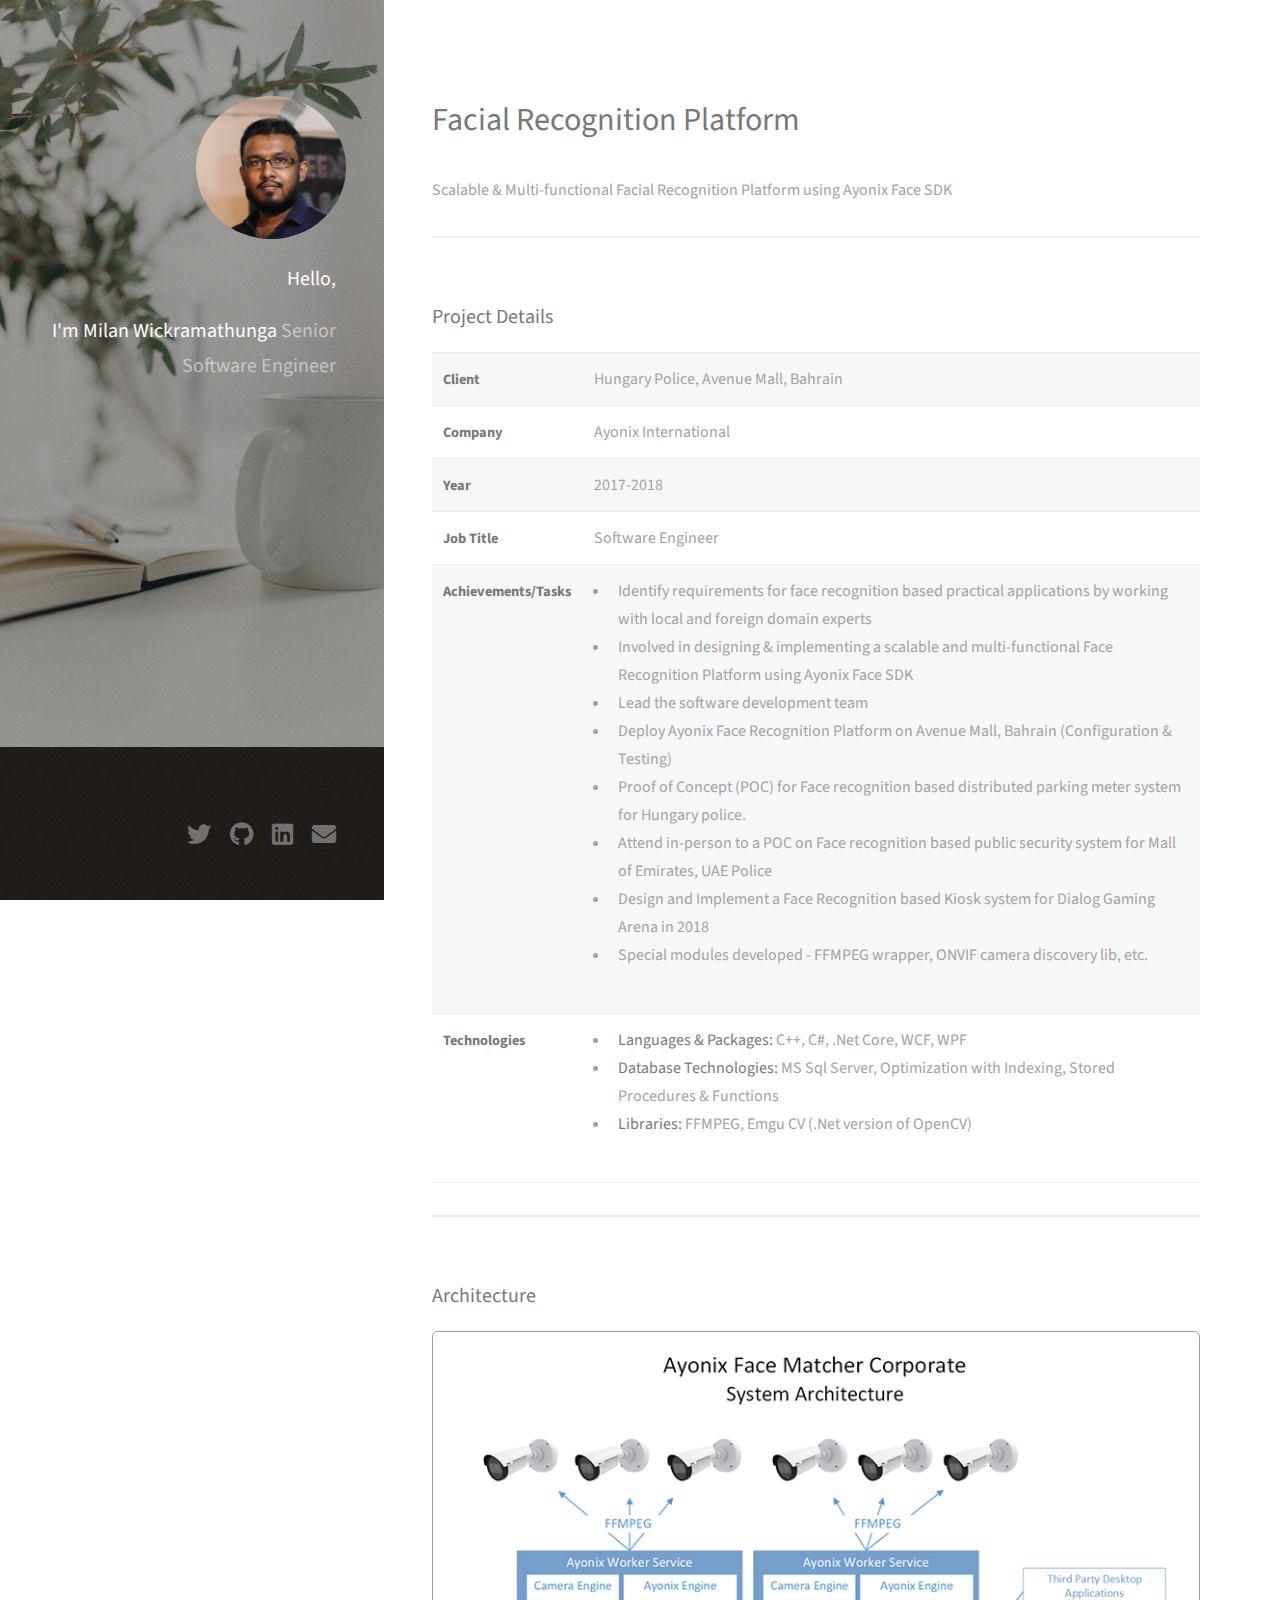
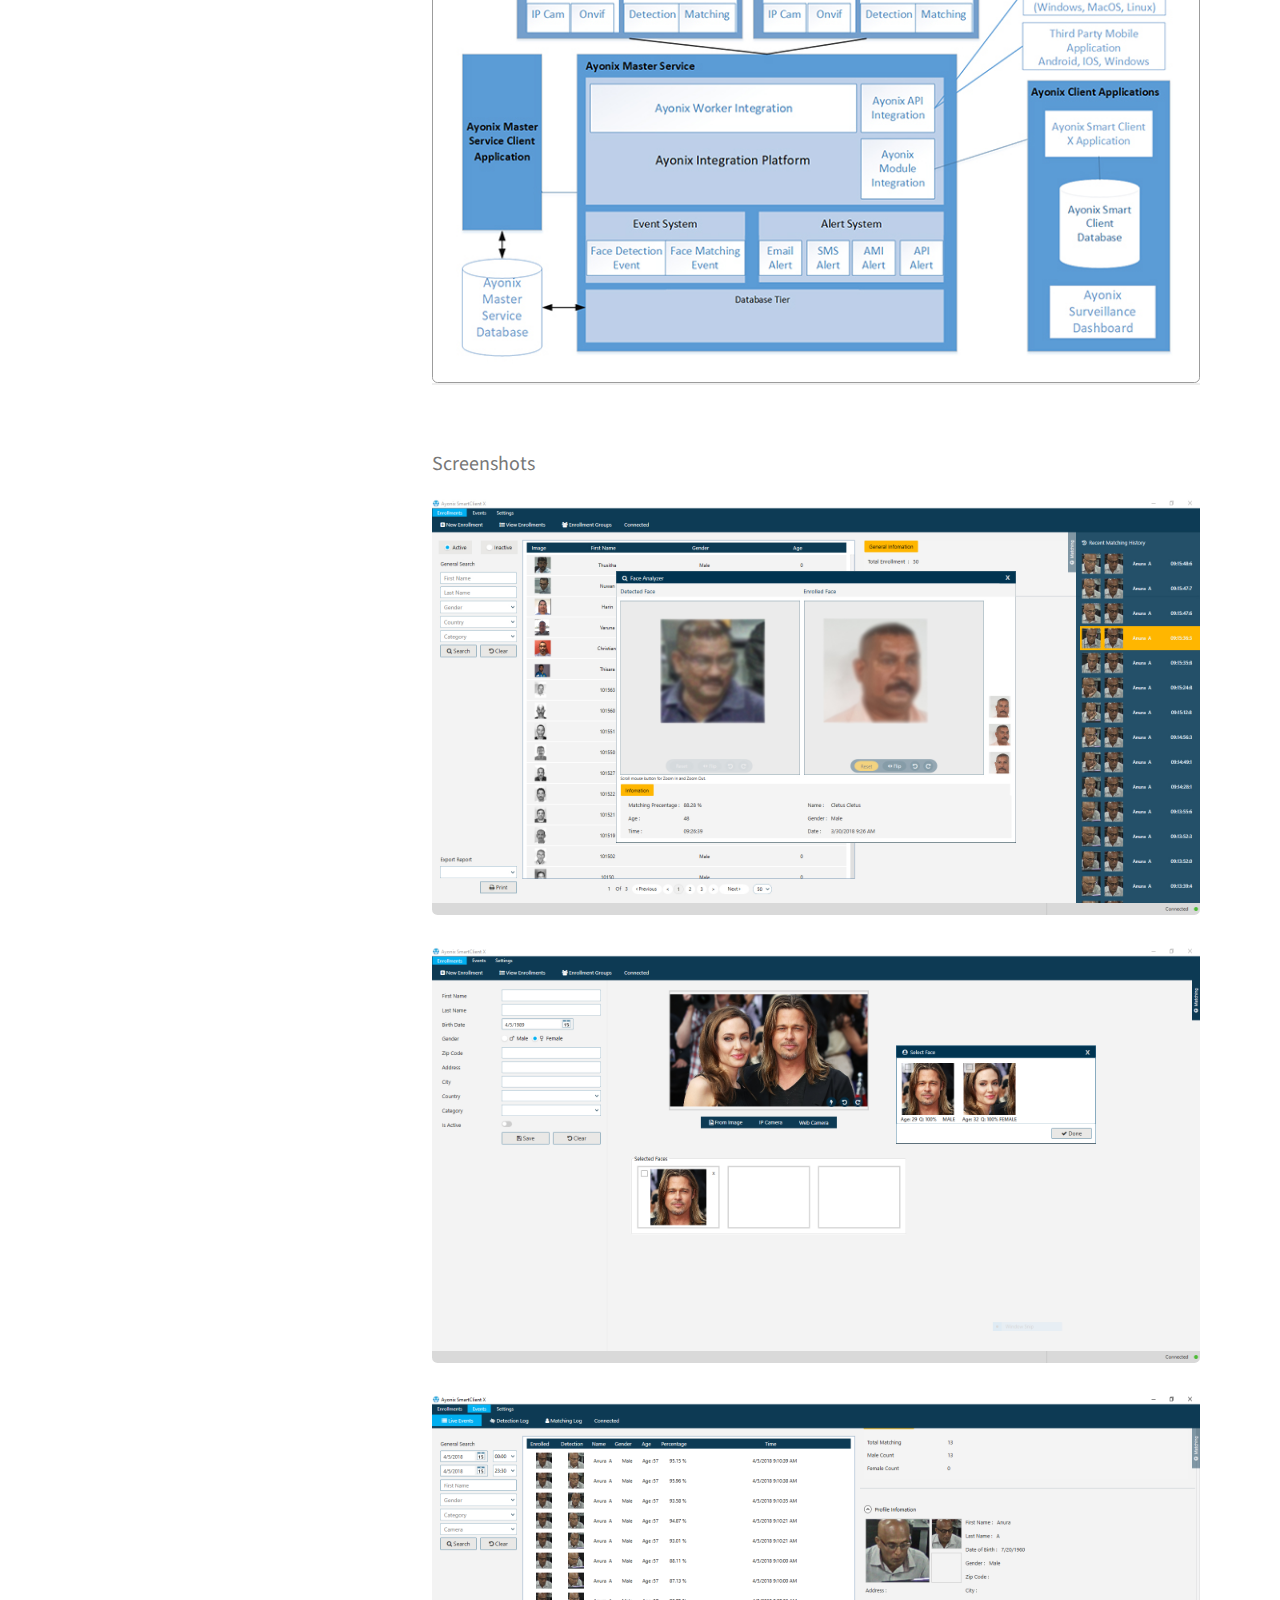
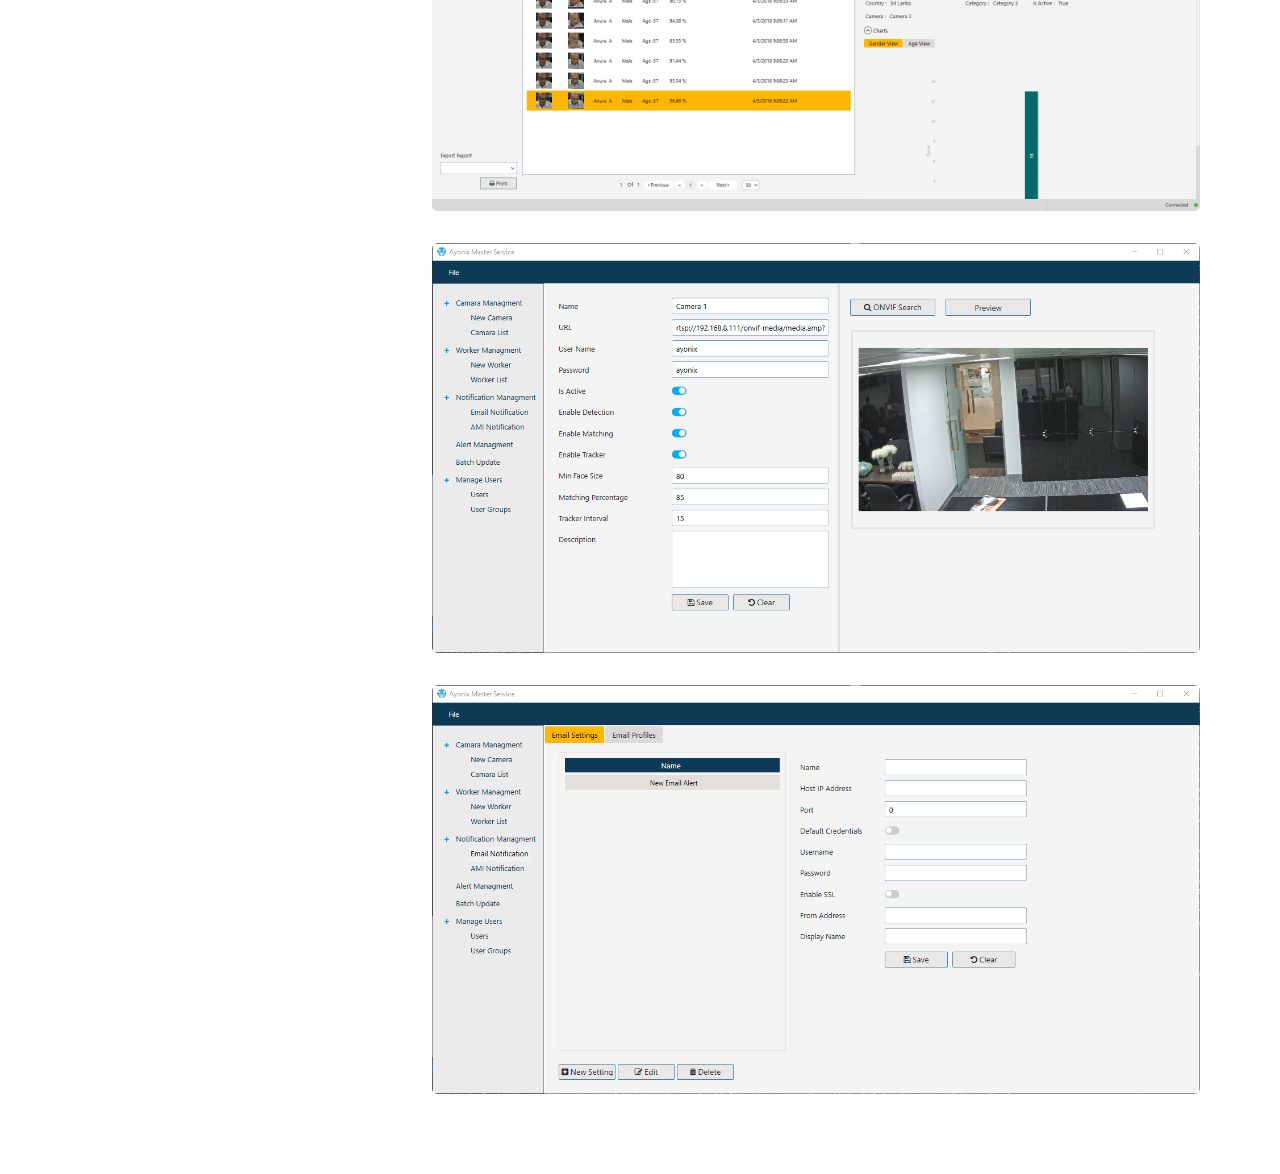
==== commit c486da4d: "project2 modi" ====
--- a/project2.html
+++ b/project2.html
@@ -107,16 +107,16 @@
 								<a class="image fit thumb"><div><img src="images/project2/1.jpg" alt="" /></div></a>							
 							</article>
 							<article class="col-12 col-12-xsmall work-item">
-								<a class="image fit thumb"><div><img src="images/project2/3.png" alt="" /></div></a>							
+								<a class="image fit thumb"><div><img src="images/project2/3.PNG" alt="" /></div></a>							
 							</article>
 							<article class="col-12 col-12-xsmall work-item">
-								<a class="image fit thumb"><img src="images/project2/4.png" alt="" /></a>							
+								<a class="image fit thumb"><img src="images/project2/4.PNG" alt="" /></a>							
 							</article>
 							<article class="col-12 col-12-xsmall work-item">
-								<a class="image fit thumb"><img src="images/project2/5.png" alt="" /></a>							
+								<a class="image fit thumb"><img src="images/project2/5.PNG" alt="" /></a>							
 							</article>
 							<article class="col-12 col-12-xsmall work-item">
-								<a class="image fit thumb"><img src="images/project2/6.png" alt="" /></a>							
+								<a class="image fit thumb"><img src="images/project2/6.PNG" alt="" /></a>							
 							</article>
 						</div>
 					</section>
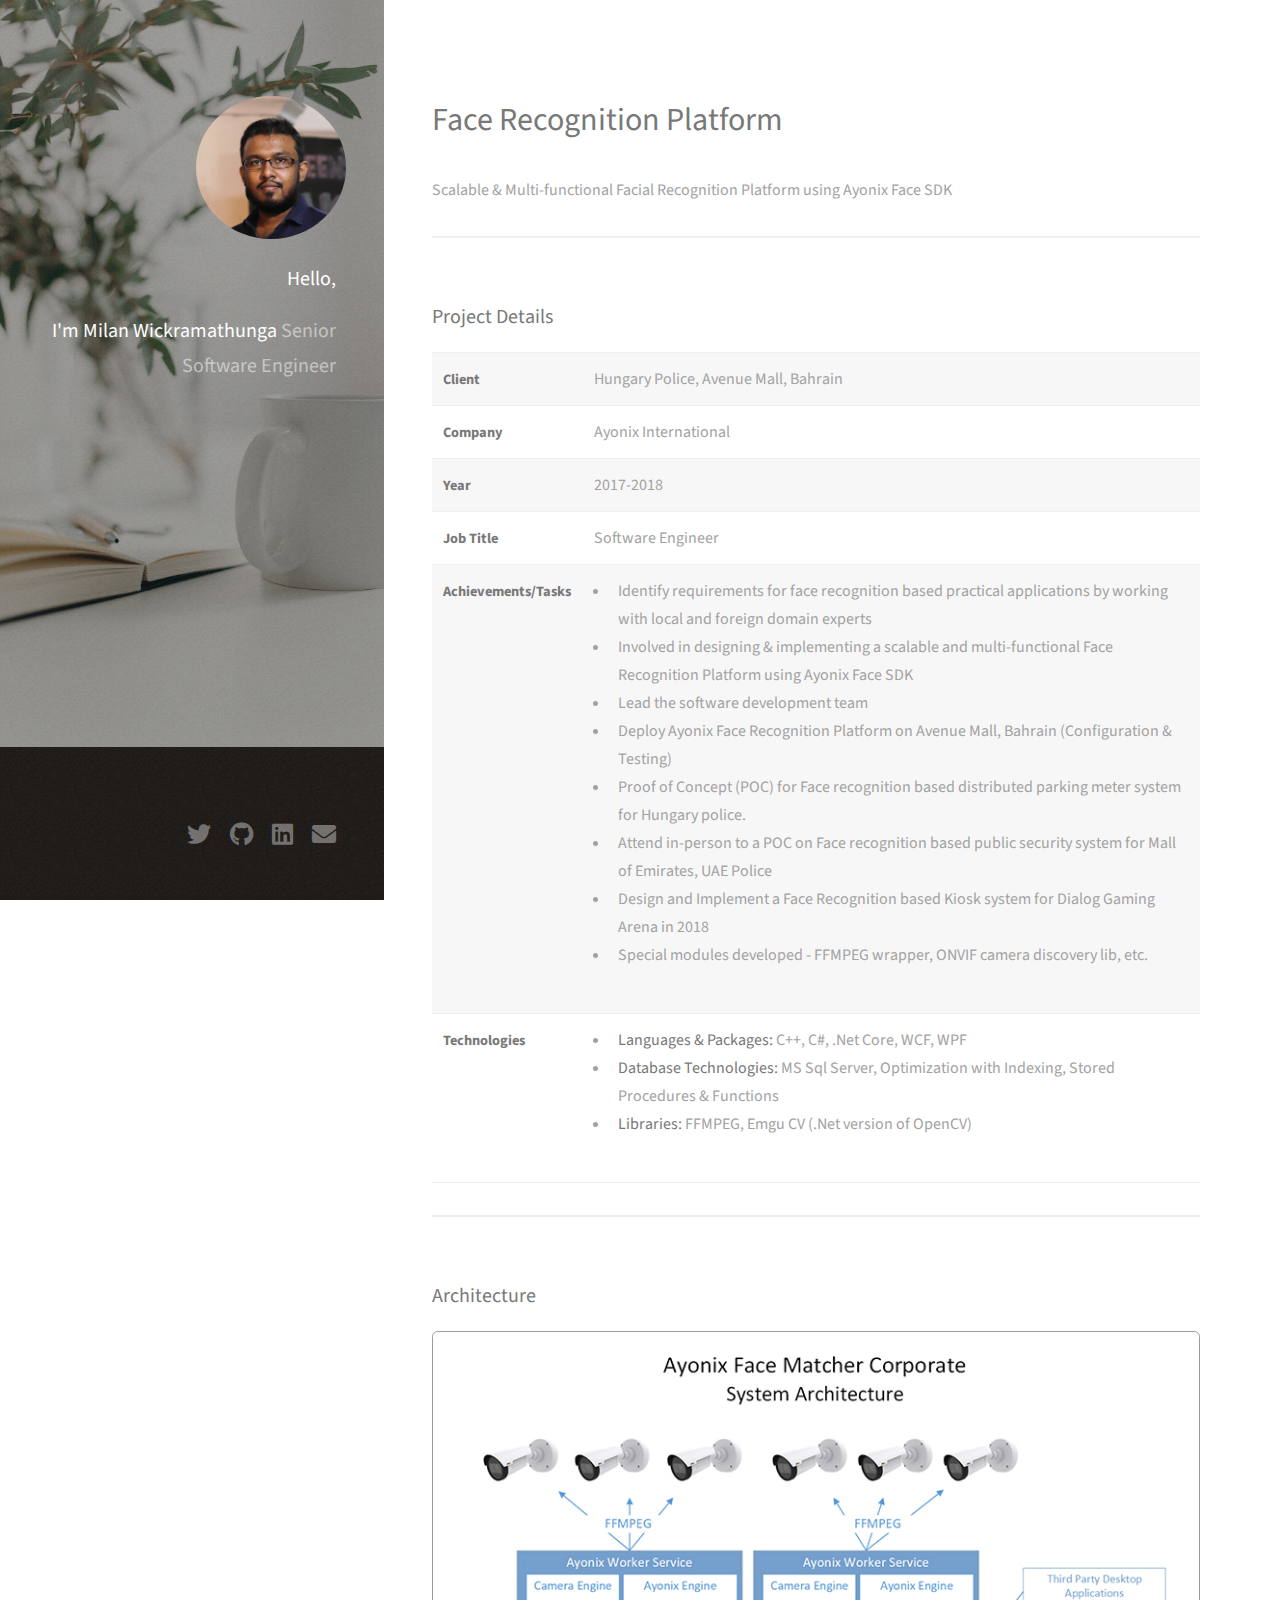
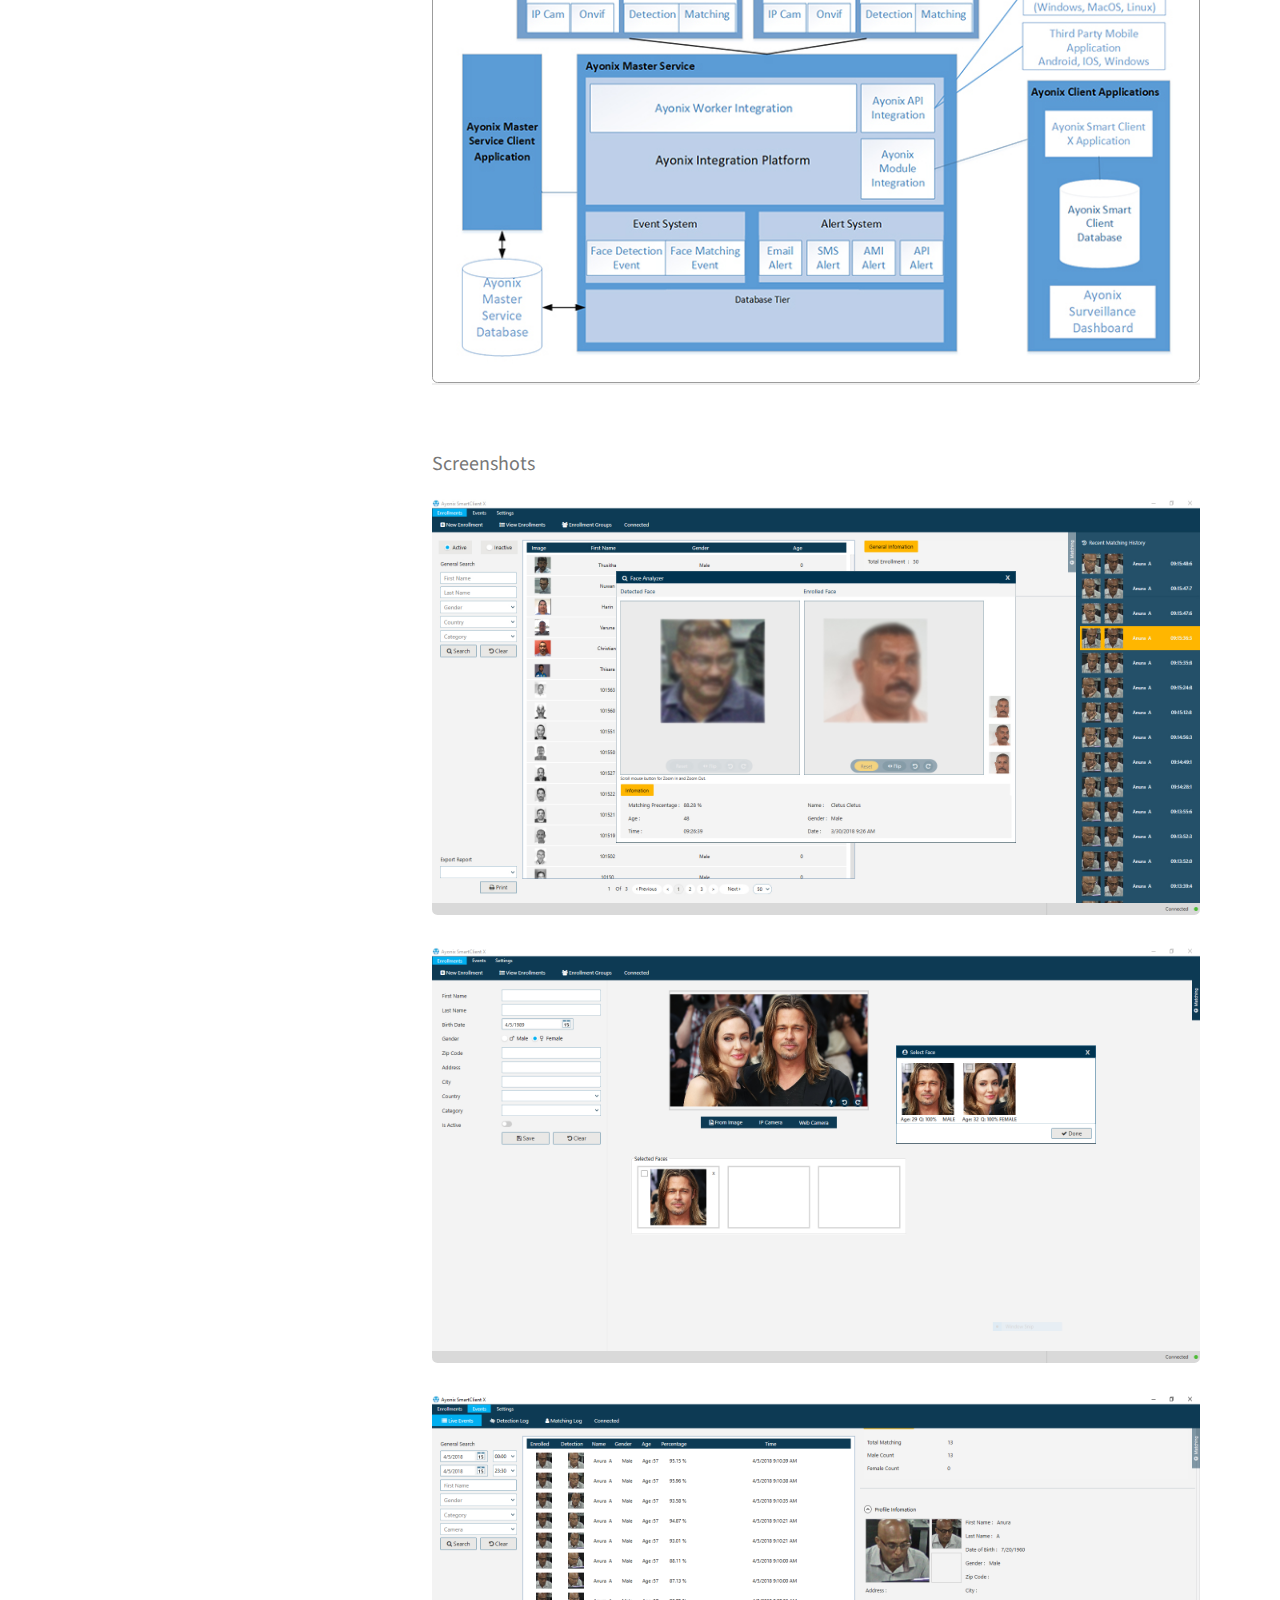
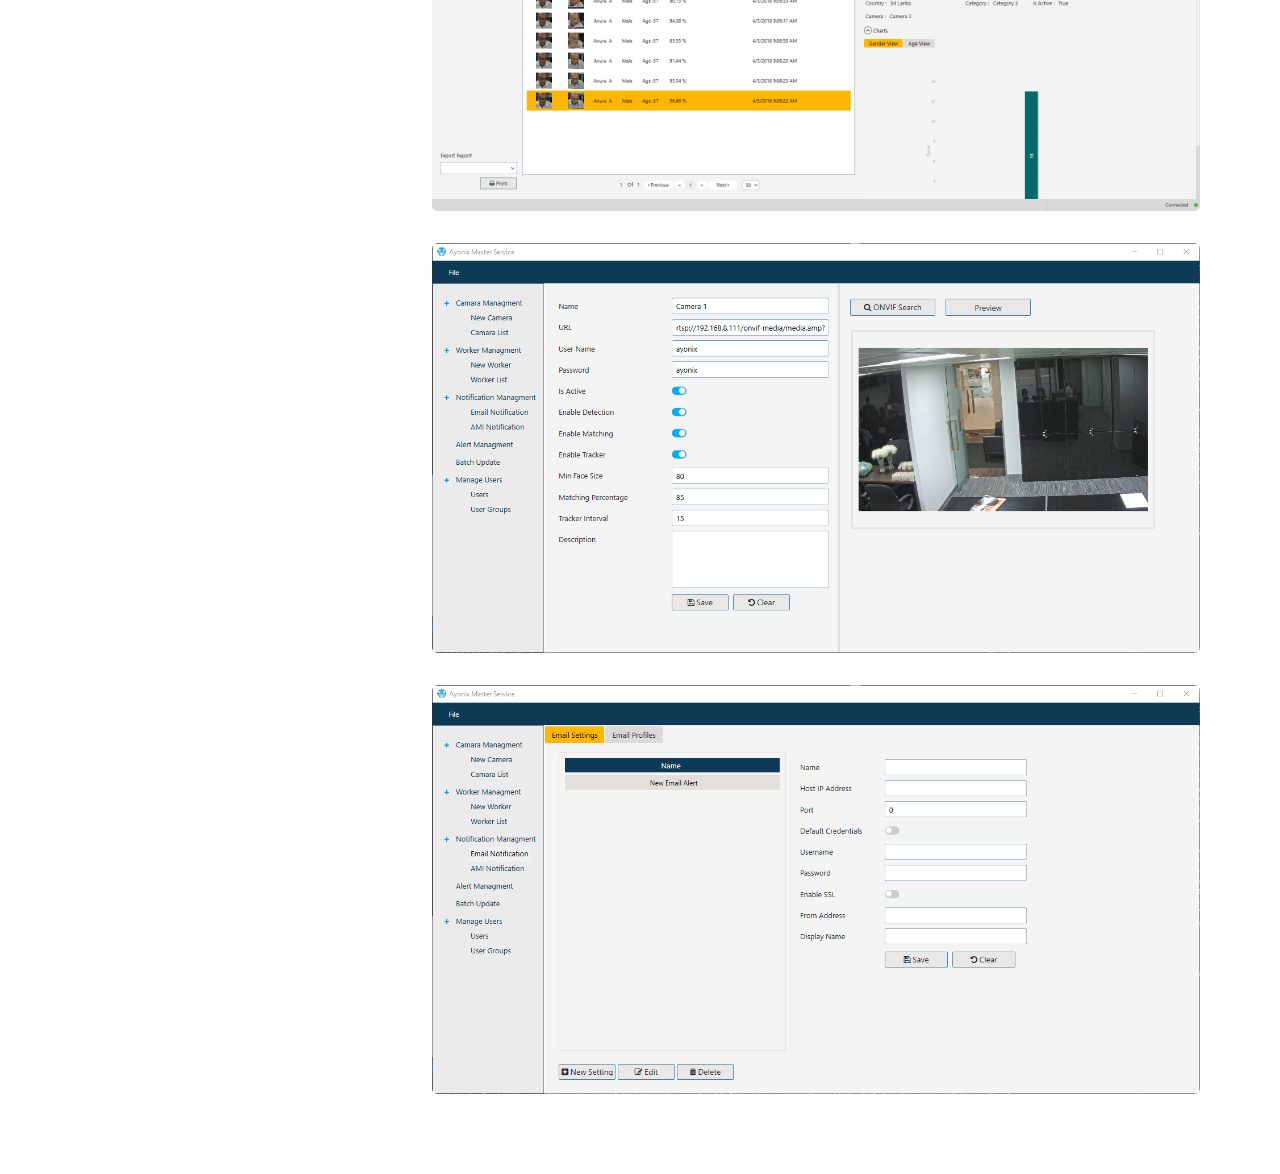
==== commit 0c78aa3d: "project2 modi" ====
--- a/project2.html
+++ b/project2.html
@@ -30,7 +30,7 @@
 				<!-- One -->
 					<section id="one">
 						<header class="major">
-							<h2>Facial Recognition Platform</h2>
+							<h2>Face Recognition Platform</h2>
 						</header>
 						<p>Scalable & Multi-functional Facial Recognition Platform using Ayonix Face SDK</p>						
 					</section>
